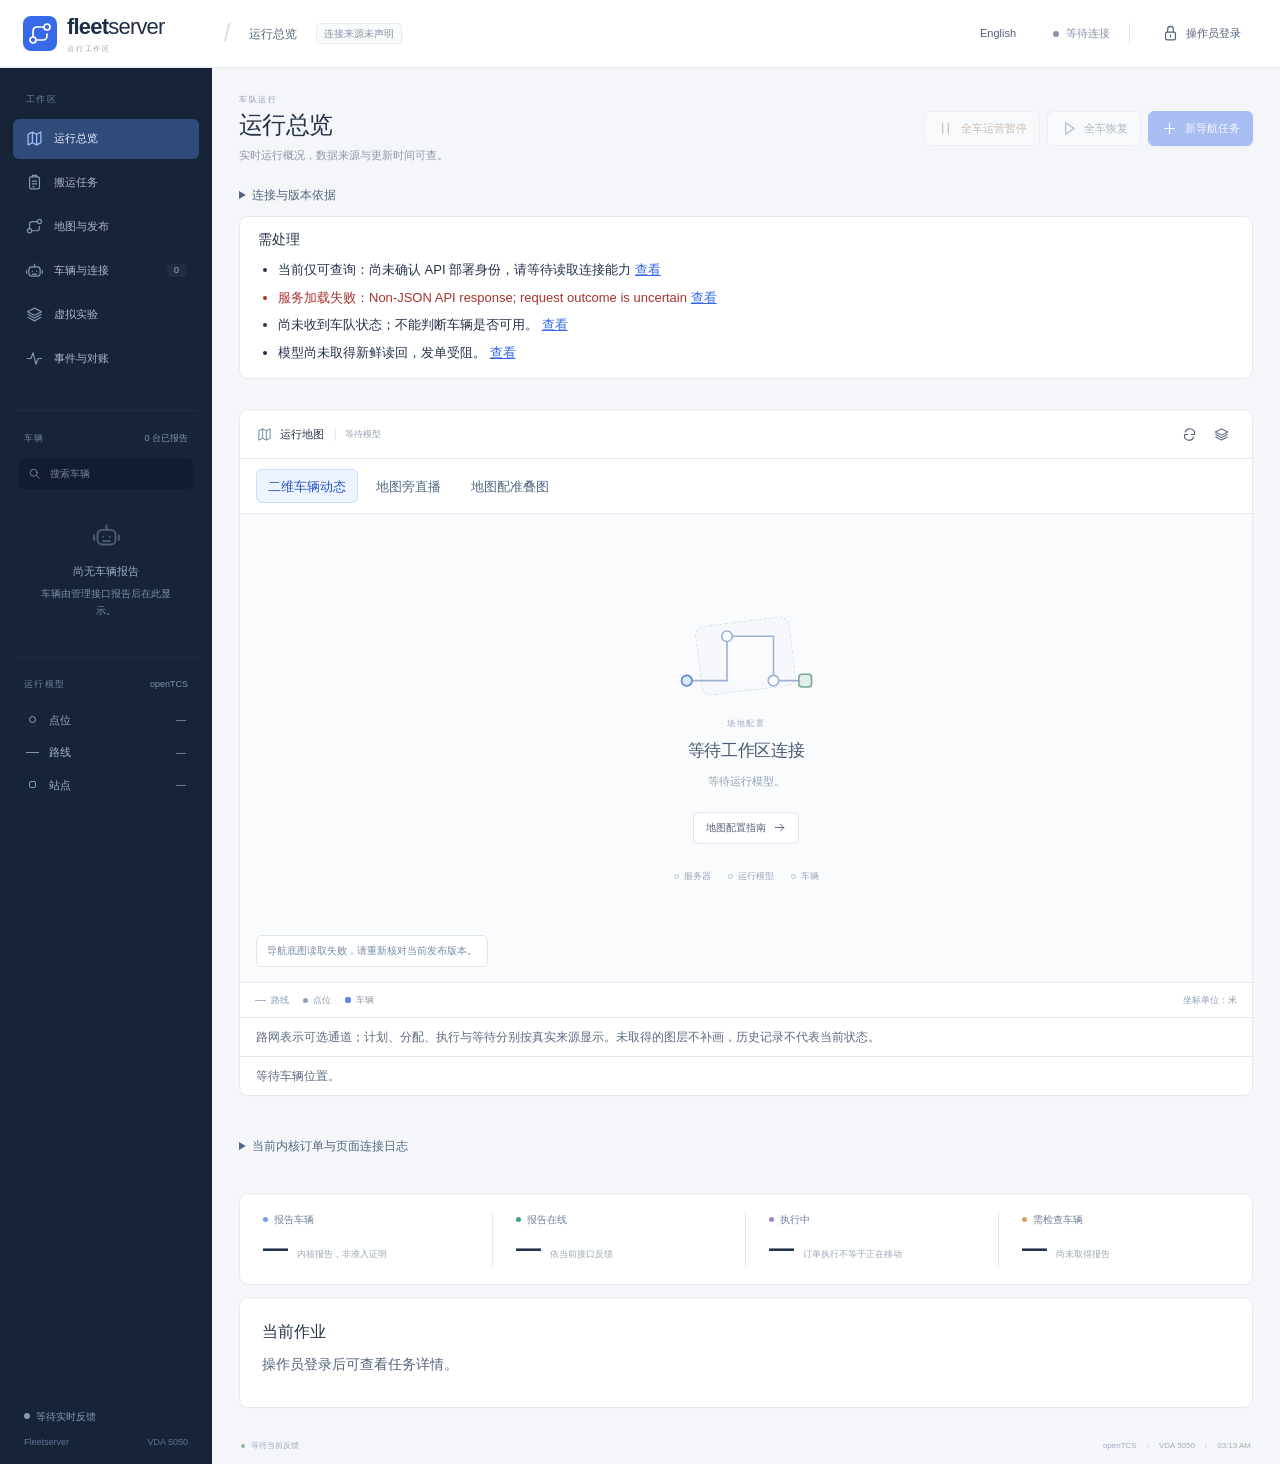
==== index.html @ bf773b96 "feat(map): Google-Maps-style glide, click-to-dispatch and instant intent - A quick drag keeps the ma" ====
<!doctype html>
<html lang="zh-CN">
  <head>
    <meta charset="UTF-8" />
    <meta name="portal-release" content="__PORTAL_RELEASE__" />
    <script src="portal-update.js"></script><script src="portal-i18n-en.js"></script><script src="portal-i18n.js"></script>
    <meta name="viewport" content="width=device-width,initial-scale=1" />
    <meta name="theme-color" content="#172337" />
    <title>Fleetserver · Operations</title>
    <link rel="icon" href="icon.svg" type="image/svg+xml" />
    <link rel="manifest" href="manifest.webmanifest" />
    <link rel="stylesheet" href="styles.css" />
  </head>
  <body>
    <svg
      class="icon-library"
      xmlns="http://www.w3.org/2000/svg"
      aria-hidden="true"
    >
      <defs>
        <symbol id="i-map" viewBox="0 0 24 24">
          <path d="m3 6 6-3 6 3 6-3v15l-6 3-6-3-6 3Z M9 3v15 M15 6v15" />
        </symbol>
        <symbol id="i-robot" viewBox="0 0 24 24">
          <rect x="4" y="7" width="16" height="13" rx="4" />
          <path d="M12 3v4 M9 13h.01 M15 13h.01 M9 17h6 M1 12v4 M23 12v4" />
        </symbol>
        <symbol id="i-orders" viewBox="0 0 24 24">
          <rect x="5" y="4" width="14" height="17" rx="2" />
          <path d="M9 4V2h6v2 M9 10h6 M9 14h6 M9 18h3" />
        </symbol>
        <symbol id="i-activity" viewBox="0 0 24 24">
          <path d="M2 12h5l3-8 4 16 3-8h5" />
        </symbol>
        <symbol id="i-search" viewBox="0 0 24 24">
          <circle cx="10.5" cy="10.5" r="6.5" />
          <path d="m16 16 5 5" />
        </symbol>
        <symbol id="i-lock" viewBox="0 0 24 24">
          <rect x="5" y="10" width="14" height="11" rx="2" />
          <path d="M8 10V6a4 4 0 0 1 8 0v4 M12 14v3" />
        </symbol>
        <symbol id="i-plus" viewBox="0 0 24 24">
          <path d="M12 5v14 M5 12h14" />
        </symbol>
        <symbol id="i-minus" viewBox="0 0 24 24"><path d="M5 12h14" /></symbol>
        <symbol id="i-fit" viewBox="0 0 24 24">
          <path d="M8 3H3v5 M16 3h5v5 M3 16v5h5 M21 16v5h-5" />
          <rect x="8" y="8" width="8" height="8" rx="1" />
        </symbol>
        <symbol id="i-layers" viewBox="0 0 24 24">
          <path d="m12 3 10 5-10 5L2 8Z M3 12l9 5 9-5 M3 16l9 5 9-5" />
        </symbol>
        <symbol id="i-refresh" viewBox="0 0 24 24">
          <path
            d="M20 7v5h-5 M4 17v-5h5 M5 8a8 8 0 0 1 13-3l2 2 M4 17l2 2a8 8 0 0 0 13-3"
          />
        </symbol>
        <symbol id="i-pause" viewBox="0 0 24 24">
          <path d="M8 5v14 M16 5v14" />
        </symbol>
        <symbol id="i-play" viewBox="0 0 24 24">
          <path d="m8 4 12 8-12 8Z" />
        </symbol>
        <symbol id="i-arrow" viewBox="0 0 24 24">
          <path d="M4 12h16 M14 6l6 6-6 6" />
        </symbol>
        <symbol id="i-close" viewBox="0 0 24 24">
          <path d="m6 6 12 12 M18 6 6 18" />
        </symbol>
        <symbol id="i-info" viewBox="0 0 24 24">
          <circle cx="12" cy="12" r="9" />
          <path d="M12 10v7 M12 7h.01" />
        </symbol>
        <symbol id="i-node" viewBox="0 0 24 24">
          <circle cx="5" cy="18" r="3" />
          <circle cx="19" cy="5" r="3" />
          <path d="M5 15V9a4 4 0 0 1 4-4h7 M8 18h7a4 4 0 0 0 4-4v-2" />
        </symbol>
      </defs>
    </svg>
    <header class="app-header">
      <a class="brand" href="./" aria-label="Fleetserver home"
        ><span class="brand-symbol"
          ><svg class="icon"><use href="#i-node" /></svg></span
        ><span
          >fleet<span class="brand-light">server</span
          ><small>OPERATIONS WORKSPACE</small></span
        ></a
      >
      <div class="header-context">
        <span class="context-divider">/</span
        ><span id="headerView">运行总览</span
        ><span class="environment-label">连接来源未声明</span>
      </div>
      <div class="header-right">
        <div id="connectionPill" class="connection-pill" role="status">
          <i></i><span>Connecting</span>
        </div>
        <span class="header-divider"></span
        ><button id="accessButton" class="button button-quiet">
          <svg class="icon"><use href="#i-lock" /></svg
          ><span id="accessLabel">操作员登录</span>
        </button>
      </div>
    </header>
    <div class="app-layout">
      <aside class="sidebar" aria-label="Fleet navigation">
        <p class="sidebar-label">WORKSPACE</p>
        <nav class="primary-nav" aria-label="主工作区">
          <button
            class="nav-item active"
            data-view="operations"
            aria-current="page"
            title="Overview"
          >
            <svg class="icon"><use href="#i-map" /></svg><span>运行总览</span>
          </button>
          <button class="nav-item" data-view="missions" title="搬运任务">
            <svg class="icon"><use href="#i-orders" /></svg
            ><span>搬运任务</span><b id="orderNavCount">0</b>
          </button>
          <button class="nav-item" data-view="maps" title="地图与发布"
            ><svg class="icon"><use href="#i-node" /></svg
            ><span>地图与发布</span></button
          >
          <button class="nav-item" data-view="fleet" title="车辆与连接">
            <svg class="icon"><use href="#i-robot" /></svg><span>车辆与连接</span
            ><b id="vehicleNavCount">0</b>
          </button>
          <button class="nav-item" data-view="simulation" title="虚拟实验"
            ><svg class="icon"><use href="#i-layers" /></svg
            ><span>虚拟实验</span></button
          >
          <button class="nav-item" data-view="events" title="事件与对账">
            <svg class="icon"><use href="#i-activity" /></svg
            ><span>事件与对账</span>
          </button>
        </nav>
        <section id="sidebarFleet" class="sidebar-fleet">
          <div class="sidebar-section-title">
            <h2>车辆</h2>
            <span id="fleetMode">0 reported</span>
          </div>
          <label class="search-field"
            ><svg class="icon"><use href="#i-search" /></svg
            ><input
              id="robotSearch"
              type="search"
              placeholder="搜索车辆"
              aria-label="搜索车辆"
              autocomplete="off"
          /></label>
          <div
            id="robotList"
            class="robot-list"
            aria-label="Vehicle list"
          ></div>
        </section>
        <section id="sidebarModelTree" class="model-tree">
          <div class="sidebar-section-title">
            <h2>运行模型</h2>
            <span>openTCS</span>
          </div>
          <button class="tree-row" data-map-focus="points">
            <i class="tree-dot"></i><span>Points</span
            ><b id="pointCount">—</b></button
          ><button class="tree-row" data-map-focus="paths">
            <i class="tree-line"></i><span>Paths</span
            ><b id="pathCount">—</b></button
          ><button class="tree-row" data-map-focus="stations">
            <i class="tree-dot station-dot"></i><span>Stations</span
            ><b id="stationCount">—</b>
          </button>
        </section>
        <div class="sidebar-footer">
          <span id="sidebarStatus" class="server-status"
            ><i></i>Waiting for server</span
          ><span class="sidebar-footer-meta"
            >Fleetserver <span>VDA 5050</span></span
          >
        </div>
      </aside>
      <main id="workspace" class="workspace" data-view="overview">
        <div class="workspace-heading">
          <div>
            <p class="eyebrow">FLEET OPERATIONS</p>
            <h1 id="viewTitle">Overview</h1>
            <p id="viewDescription">
              Your fleet, routes and transport orders in one workspace.
            </p>
          </div>
          <div id="liveWorkspaceActions" class="workspace-actions">
            <button
              id="estopButton"
              class="button button-pause"
              disabled
              title="请求运营暂停；这不是急停"
            >
              <svg class="icon"><use href="#i-pause" /></svg
              ><span>全车运营暂停</span></button
            ><button
              id="resumeButton"
              class="button"
              disabled
              title="请求全部车辆恢复运营"
            >
              <svg class="icon"><use href="#i-play" /></svg><span>全车恢复</span></button
            ><button id="newOrderButton" class="button button-primary" disabled>
              <svg class="icon"><use href="#i-plus" /></svg
              ><span>新导航任务</span>
            </button>
          </div>
        </div>
        <details class="context-disclosure"><summary>连接与版本依据</summary><section id="portalContext" class="portal-context" aria-label="连接与版本上下文">
          <span id="portalOriginState">来源：连接来源未声明 · 当前不提供 REAL / SIM 切换</span>
          <span id="portalModelState">模型：等待读取</span>
          <span id="portalSourceAge">openTCS 快照年龄：未知</span>
          <span id="portalSessionState">控制会话：只读</span>
        </section>
        </details>
        <p id="replayContextNote" class="release-notice" hidden>历史只读 · 当前运行在此视图暂停更新，返回后重新核对。</p>
        <section id="attentionPanel" class="panel attention-panel" aria-labelledby="attentionTitle">
          <h2 id="attentionTitle">需处理</h2>
          <ul id="attentionList" aria-live="polite"><li>等待服务状态与请求账本。</li></ul>
        </section>
        <section id="mapsWorkspace" class="panel portal-workspace" hidden aria-label="地图与发布">
          <div id="sceneLibraryView"><div class="scene-builder-entry"><div><h2>我的场景</h2><p>打开已保存的场地继续规划，或从空场地开始。</p></div><a class="button button-primary" href="scene-builder.html">新建场景</a></div></div>
          <details id="sceneHistoryPanel" class="scene-history-panel"><summary>场景档案 · 修订、版本与运行</summary><div id="sceneHistoryView"></div></details>
          <details class="advanced-publishing"><summary>高级：ROS 地图草稿、发布与历史</summary><p class="advanced-publishing-note">从机器人保存的 ROS 地图开始时使用。新建仿真场景请用上方的“新建场景”。</p><div id="mapReleaseView"><h2>地图草稿工作区</h2><p>发布服务尚未读取。</p><a class="button" href="editor.html">打开地图编辑器</a></div></details>
        </section>
        <section id="simulationWorkspace" class="panel portal-workspace" hidden aria-label="虚拟实验">
          <div id="simulationEnvironmentView"></div>
          <div id="simulationLiveBoard">
            <div id="simulationDemoGrid" class="simulation-demo-grid">
            <section id="simulationViewerPanel" class="simulation-viewer-panel" hidden><div class="panel-heading"><h2>Gazebo 仿真直播</h2><span class="viewer-readonly">只读</span></div><p>执行或处理车辆任务请打开“单次任务与车辆处理”。</p><div id="simulationViewerHost" hidden></div></section>
            <details id="singleTaskPanel" class="single-task-panel" open><summary>单次任务与车辆处理</summary><button type="button" id="backToScenarioBoard">查看多车作业方案</button><div id="simulationRunView" tabindex="-1"><h2>单次任务 · 车辆操作</h2><p>等待连接身份确认。</p></div></details>
            <details id="simFaultPanel" class="sim-fault-panel"><summary>故障注入 · 急停、安全区域、电量</summary><div id="simFaultView"></div></details>
            </div>
            <details id="scenarioAdvancedPanel" class="scenario-advanced"><summary>多车作业方案与历史记录</summary><div id="scenarioView" tabindex="-1"><h2>作业方案</h2><p>等待连接身份确认。</p></div></details>
            <div id="simulationReleaseSummary" class="release-summary" hidden></div>
          </div>
          <div id="replayView" class="replay-view" role="region" aria-label="历史运行复盘，只读" hidden></div>
        </section>
        <section id="rtsWorkspace" class="panel portal-workspace" aria-label="RTS 资源观察"><div id="rtsRunView"><h2>当前作业</h2><p>操作员登录后可查看任务详情。</p></div></section>
        <section class="fleet-summary" aria-label="Fleet summary">
          <div>
            <span class="metric-label"
              ><i class="metric-dot blue"></i>报告车辆</span
            ><strong id="totalCount">0</strong><small>内核报告，非准入证明</small>
          </div>
          <div>
            <span class="metric-label"
              ><i class="metric-dot green"></i>报告在线</span
            ><strong id="onlineCount">0</strong
            ><small>依当前接口反馈</small>
          </div>
          <div>
            <span class="metric-label"
              ><i class="metric-dot violet"></i>执行中</span
            ><strong id="movingCount">0</strong
            ><small>订单执行不等于正在移动</small>
          </div>
          <div>
            <span class="metric-label"
              ><i class="metric-dot amber"></i>需检查车辆</span
            ><strong id="alertsCount">0</strong
            ><small id="attentionCaption">no reported issues</small>
          </div>
        </section>
        <div id="staleBanner" class="notice" role="status" hidden>
          <svg class="icon"><use href="#i-info" /></svg>Live feedback is
          unavailable. Last reported positions may be out of date.
        </div>
        <div class="operations-grid">
          <section class="map-panel panel" aria-label="Plant map">
            <div class="panel-heading">
              <div class="panel-title">
                <svg class="icon"><use href="#i-map" /></svg>
                <h2>运行地图</h2>
                <span id="modelName" class="subtle-label">Loading model</span>
              </div>
              <div class="map-toolbar">
                <button
                  id="refreshModel"
                  class="button icon-button button-quiet"
                  title="Refresh plant model"
                  aria-label="Refresh plant model"
                >
                  <svg class="icon"><use href="#i-refresh" /></svg>
                </button>
                <details class="layer-menu">
                  <summary
                    class="button icon-button button-quiet"
                    aria-label="Map layers"
                    title="Map layers"
                  >
                    <svg class="icon"><use href="#i-layers" /></svg>
                  </summary>
                  <div class="layer-popover">
                    <strong>Map layers</strong
                    ><label
                      ><input
                        type="checkbox"
                        data-layer="paths"
                        checked
                      />Paths</label
                    ><label
                      ><input
                        type="checkbox"
                        data-layer="points"
                        checked
                      />Points</label
                    ><label
                      ><input
                        type="checkbox"
                        data-layer="stations"
                        checked
                      />Stations</label
                    ><label
                      ><input
                        type="checkbox"
                        data-layer="robots"
                        checked
                      />车辆</label
                    ><label
                      ><input
                        type="checkbox"
                        data-layer="labels"
                        checked
                      />Labels</label
                    >
                  </div>
                </details>
              </div>
            </div>
            <div id="overviewModes" class="overview-modes" role="group" aria-label="运行地图显示模式">
              <button type="button" data-overview-mode="map" aria-pressed="true">二维车辆动态</button>
              <button type="button" data-overview-mode="side" aria-pressed="false">地图旁直播</button>
              <button type="button" data-overview-mode="overlay" aria-pressed="false">地图配准叠图</button>
            </div>
            <div id="overviewObservation" class="overview-observation" hidden>
              <div class="overview-observation-controls">
                <p id="overviewVideoStatus" role="status"></p>
                <button type="button" class="button" id="overviewViewerAccess" hidden>操作员登录</button>
                <button type="button" class="button" id="overviewViewerOpen" hidden>打开直播</button>
                <button type="button" class="button" id="overviewViewerReview" hidden>关闭直播</button>
                <button type="button" class="button" id="overviewViewerRefresh" hidden>刷新状态</button>
                <a class="button" href="#/simulation" id="overviewViewerPrepare" hidden>前往仿真工作台</a>
              </div>
              <div id="overviewViewerStopReview" class="sim-environment-review" hidden>
                <strong>审阅关闭直播</strong>
                <p id="overviewViewerStopContext"></p>
                <p>关闭当前观察器会释放画面资源。仿真与任务会继续运行。</p>
                <button type="button" class="button" id="overviewViewerStop">确认关闭直播</button>
                <button type="button" class="button" id="overviewViewerBack">返回</button>
              </div>
            </div>
            <div id="overviewMapLayout" class="overview-map-layout" data-mode="map">
            <div id="warehouseMap" class="warehouse-map">
              <svg id="mapBackgroundSvg" class="map-svg map-background-svg" viewBox="-300 -200 600 400" aria-hidden="true">
                <image id="mapBackground" x="0" y="0" preserveAspectRatio="none" opacity="0.7"></image>
              </svg>
              <div id="overviewOverlayHost" class="overview-overlay-host" aria-hidden="true" hidden></div>
              <svg
                id="mapSvg"
                class="map-svg"
                viewBox="-300 -200 600 400"
                aria-label="Interactive plant topology"
                role="group"
              >
                <defs>
                  <marker
                    id="route-arrow"
                    viewBox="0 0 10 10"
                    refX="8"
                    refY="5"
                    markerWidth="5"
                    markerHeight="5"
                    orient="auto-start-reverse"
                  >
                    <path
                      d="M0 1 9 5 0 9"
                      fill="none"
                      stroke="context-stroke"
                      stroke-width="1.5"
                    />
                  </marker>
                </defs>
                <g id="mapPaths"></g>
                <g id="mapStations"></g>
                <g id="mapPoints"></g>
                <g id="rtsOverlay"></g>
                <g id="rtsIntents"></g>
                <g id="robotMarkers"></g>
              </svg>
              <div
                id="backgroundCaption"
                class="map-background-caption"
                hidden
              ></div>
              <div id="mapEmpty" class="map-empty">
                <div class="empty-map-art" aria-hidden="true">
                  <svg viewBox="0 0 140 86">
                    <path d="M14 64h38V22h44v42h30" />
                    <circle cx="14" cy="64" r="5" />
                    <circle cx="52" cy="22" r="5" />
                    <circle cx="96" cy="64" r="5" />
                    <rect x="120" y="58" width="12" height="12" rx="3" />
                  </svg>
                </div>
                <span class="empty-tag">PLANT SETUP</span>
                <h3 id="mapEmptyTitle">Connecting to your workspace</h3>
                <p id="mapEmptyDescription">
                  Waiting for the live plant model.
                </p>
                <button id="mapSetupButton" class="button button-white">
                  Map setup guide<svg class="icon"><use href="#i-arrow" /></svg>
                </button>
                <div class="setup-progress">
                  <span id="setupServer"><i></i>Server</span
                  ><span id="setupModel"><i></i>Plant model</span
                  ><span id="setupVehicles"><i></i>车辆</span>
                </div>
              </div>
              <div class="map-compass" aria-label="Positive Y points upwards">
                <svg viewBox="0 0 30 38" aria-hidden="true">
                  <path d="m15 9 6 20-6-4-6 4Z" /></svg
                ><span>+Y</span>
              </div>
              <div class="map-controls">
                <button id="zoomIn" title="Zoom in" aria-label="Zoom in">
                  <svg class="icon"><use href="#i-plus" /></svg></button
                ><button id="zoomOut" title="Zoom out" aria-label="Zoom out">
                  <svg class="icon"><use href="#i-minus" /></svg></button
                ><span></span
                ><button
                  id="fitMap"
                  title="Fit plant to view"
                  aria-label="Fit plant to view"
                >
                  <svg class="icon"><use href="#i-fit" /></svg>
                </button>
              </div>
              <div id="mapFocusHint" class="map-focus-hint" hidden></div>
            </div>
            <section id="overviewSidePanel" class="overview-side-panel" aria-label="Gazebo 俯视直播" hidden>
              <h3>Gazebo 俯视直播</h3>
              <div id="overviewSideHost"></div>
            </section>
            </div>
            <div class="map-footer">
              <div class="map-legend">
                <span><i class="legend-path"></i>Path</span
                ><span><i class="legend-point"></i>Point</span
                ><span><i class="legend-robot"></i>Vehicle</span>
              </div>
              <span id="mapCoordinates">Coordinates in metres</span>
            </div>
            <p class="map-data-boundary">路网表示可选通道；计划、分配、执行与等待分别按真实来源显示。未取得的图层不补画，历史记录不代表当前状态。</p>
            <p id="livePoseCaption" class="map-data-boundary" hidden></p>
          </section>
          <section
            class="vehicles-panel panel"
            aria-label="Vehicle overview"
            hidden
          >
            <div class="panel-heading">
              <h2>车辆</h2>
              <span class="subtle-label">当前报告状态，非完整准入</span>
            </div>
            <div class="table-scroll">
              <table>
                <thead>
                  <tr>
                    <th>车辆</th>
                    <th>状态</th>
                    <th>位置</th>
                    <th>电量</th>
                    <th>当前订单</th>
                  </tr>
                </thead>
                <tbody id="vehicleTable"></tbody>
              </table>
            </div>
            <div id="vehiclesEmpty" class="table-empty">
              <svg class="icon"><use href="#i-robot" /></svg>
              <h3>尚无车辆报告</h3>
              <p>
                Vehicles appear here when they are available in the connected
                fleet.
              </p>
            </div>
            <div id="fleetReleaseSummary" class="release-summary"></div>
          </section>
          <aside class="inspector panel" aria-label="Object inspector">
            <div class="panel-heading">
              <h2>所选对象</h2>
              <span id="inspectorType" class="subtle-label">No selection</span>
            </div>
            <div
              class="inspector-tabs"
              role="tablist"
              aria-label="Inspector tabs"
            >
              <button id="detailsTab" role="tab" aria-selected="true">
                对象详情</button
              ><button id="dispatchTab" role="tab" aria-selected="false">
                导航下单
              </button>
            </div>
            <div id="detailsContent">
              <div id="inspectorEmpty" class="inspector-empty">
                <span class="inspector-empty-icon"
                  ><svg class="icon"><use href="#i-robot" /></svg
                ></span>
                <h3>Select an object</h3>
                <p>
                  Choose a vehicle, point or path to inspect its live details.
                </p>
                <div class="inspector-hint">
                  <svg class="icon"><use href="#i-info" /></svg
                  ><span
                    >Click an object on the map or choose a vehicle from the
                    sidebar.</span
                  >
                </div>
              </div>
              <div id="objectDetails" hidden>
                <div class="object-heading">
                  <span id="objectIcon" class="object-icon"></span>
                  <div>
                    <h3 id="selectedRobotName">—</h3>
                    <span id="robotState" class="status-badge">—</span>
                  </div>
                </div>
                <dl id="objectProperties" class="property-list"></dl>
                <button
                  id="cancelOrder"
                  class="button button-withdraw"
                  disabled
                >
                  请求撤销当前订单
                </button>
              </div>
            </div>
            <div id="dispatchContent" class="dispatch-content" hidden>
              <p class="section-caption">创建导航到站任务</p>
              <form id="navigateForm">
                <label
                  >车辆<select
                    id="dispatchRobot"
                    aria-label="Dispatch vehicle"
                  ></select
                ></label>
                <div class="origin-row">
                  <span class="origin-dot"></span>
                  <div>
                    <small>FROM</small
                    ><strong id="fromPoint">Reported vehicle position</strong>
                  </div>
                </div>
                <label
                  >目的站<select
                    id="toPoint"
                    aria-label="Destination"
                  ></select
                ></label>
                <div id="dispatchHint" class="dispatch-hint">
                  Select an available vehicle to create an order.
                </div>
                <button
                  id="sendOrderButton"
                  class="button button-primary"
                  type="submit"
                  disabled
                >
                  提交导航请求<svg class="icon"><use href="#i-arrow" /></svg>
                </button>
              </form>
              <p class="fine-print">
                请求受理不代表到站或搬运完成。起点取车辆报告位置；不含取货、顶升或交接。
              </p>
            </div>
            <div class="inspector-footer">
              <svg class="icon"><use href="#i-lock" /></svg
              ><span id="inspectorAccess">Read-only session</span
              ><button id="inspectorAccessButton">管理会话</button>
            </div>
          </aside>
          <section id="receiptWorkspace" class="panel receipt-workspace" hidden aria-label="服务端任务与事件记录">
            <div id="serverTasksHistory"></div>
            <div id="serverEventsHistory" hidden></div>
            <details class="local-receipt-tools"><summary>本浏览器未决请求与原始回执</summary><p class="fine-print">保留本页曾提交的原始请求与待核对结果。全站查询见上方记录；这里不会重发命令。</p><div id="receiptView"></div></details>
          </section>
          <details class="kernel-records-disclosure"><summary>当前内核订单与页面连接日志</summary>
          <section class="lower-panel panel" aria-label="Orders and activity">
            <div class="lower-tabs" role="tablist" aria-label="Operations data">
              <button id="ordersTab" role="tab" aria-selected="true">
                当前内核订单<span id="ordersTabCount">0</span></button
              ><button id="activityTab" role="tab" aria-selected="false">
                页面连接日志<span id="activityTabCount">0</span></button
              ><span id="dataFreshness">Waiting for live state</span>
            </div>
            <div id="ordersContent">
              <div class="table-scroll">
                <table>
                  <thead>
                    <tr>
                      <th>订单</th>
                      <th>车辆</th>
                      <th>目的站</th>
                      <th>状态</th>
                      <th>创建时间</th>
                    </tr>
                  </thead>
                  <tbody id="ordersTable"></tbody>
                </table>
              </div>
              <div id="ordersEmpty" class="orders-empty">
                <span class="order-empty-icon"
                  ><svg class="icon"><use href="#i-orders" /></svg
                ></span>
                <div>
                  <h3>尚无运输订单</h3>
                  <p>此处显示内核订单；无示例订单。</p>
                </div>
                <span class="empty-table-note"
                  >Live data · No sample orders</span
                >
              </div>
            </div>
            <div id="activityContent" hidden>
              <ol
                id="commsLog"
                class="activity-list"
                aria-label="Activity log"
                aria-live="polite"
              ></ol>
              <div id="activityEmpty" class="orders-empty">
                <span class="order-empty-icon"
                  ><svg class="icon"><use href="#i-activity" /></svg
                ></span>
                <div>
                  <h3>当前页尚无会话记录</h3>
                  <p>这里仅保存本页连接与操作反馈，不是全站历史审计。</p>
                </div>
              </div>
            </div>
          </section>
          </details>
        </div>
        <footer class="workspace-footer">
          <span
            ><i class="live-dot"></i
            ><span id="footerState">Connecting to live data</span></span
          ><span
            >openTCS<span class="footer-separator">/</span>VDA 5050<span
              class="footer-separator"
              >/</span
            ><span id="sessionClock"></span
          ></span>
        </footer>
      </main>
    </div>
    <dialog id="accessDialog" class="app-dialog">
      <form id="accessForm">
        <div class="dialog-heading">
          <div>
            <h2>操作员登录</h2>
          </div>
          <button
            class="button icon-button button-quiet"
            type="button"
            data-close-dialog
            aria-label="关闭登录窗口"
          >
            <svg class="icon"><use href="#i-close" /></svg>
          </button>
        </div>
        <p id="accessStatus"></p>
        <p id="accessGuestObservation" hidden><a href="#/operations">到运行总览查看实时位置和已开启的直播</a></p>
        <div id="accessCredentials"><label
          >操作员密钥<input
            id="controlKey"
            type="password"
            autocomplete="off"
            spellcheck="false"
            placeholder="请输入操作员密钥"
            required
        /></label>
        <p class="fine-print">正式工作台登录可在此浏览器的工作台标签页和编辑器间共享。</p></div>
        <p id="accessError" class="form-error" role="alert" hidden></p>
        <div class="dialog-actions">
          <button id="clearAccess" class="button" type="button" hidden>
            退出登录</button
          ><button id="saveAccess" class="button button-primary" type="submit">
            登录
          </button>
        </div>
      </form>
    </dialog>
    <dialog id="setupDialog" class="app-dialog setup-dialog">
      <div class="dialog-heading">
        <div>
          <span class="eyebrow">PLANT SETUP</span>
          <h2>One site. Two map layers.</h2>
        </div>
        <button
          class="button icon-button button-quiet"
          data-close-dialog
          aria-label="Close map setup guide"
        >
          <svg class="icon"><use href="#i-close" /></svg>
        </button>
      </div>
      <p>
        Your robot's navigation map describes free space. The openTCS plant
        model defines the permitted network of points, paths and stations.
      </p>
      <ol class="setup-steps">
        <li>
          <span>01</span>
          <div>
            <h3>Survey the real workspace</h3>
            <p>
              Build and validate a SLAM map on the robot. Save the image and its
              map metadata together.
            </p>
          </div>
        </li>
        <li>
          <span>02</span>
          <div>
            <h3>Align the coordinate systems</h3>
            <p>
              Use the same origin, orientation and measured scale. ROS uses
              metres; openTCS model coordinates use millimetres.
            </p>
          </div>
        </li>
        <li>
          <span>03</span>
          <div>
            <h3>Load a measured plant model</h3>
            <p>
              Import the original map in the web editor and draw a draft route
              network. Kernel publication is a separate commissioning step.
            </p>
          </div>
        </li>
      </ol>
      <p class="fine-print">
        This view displays the live plant model. It does not generate or approve
        routes from an image.
      </p>
      <a class="button button-primary" href="editor.html"
        >Open web map editor</a
      >
      <a
        class="button"
        href="https://opentcs.org/docs/7/users-guide.html"
        target="_blank"
        rel="noopener noreferrer"
        >Open the openTCS guide<svg class="icon"><use href="#i-arrow" /></svg
      ></a>
    </dialog>
    <div id="toast" class="toast" role="status" hidden></div>
    <script src="fleet-api.js"></script>
    <script src="portal-state.js"></script>
    <script src="command-receipts.js"></script>
    <script src="src/pages/missions/history-ui.js"></script>
    <script src="motion-preset-ui.js"></script>
    <script src="map-release-ui.js"></script>
    <script src="simulation-run-ui.js"></script>
    <script src="scenario-ui.js"></script>
    <script src="replay-ui.js"></script>
    <script src="src/pages/simulation/environment-ui.js"></script>
    <script src="src/pages/simulation/fault-ui.js"></script>
    <script src="src/pages/simulation/overview-video.js"></script>
    <script src="src/pages/maps/scene-builder/workcell-model.js"></script>
    <script src="src/pages/maps/scene-library.js"></script>
    <script src="src/pages/maps/scene-history-ui.js"></script>
    <script src="live-vehicle-poses.js"></script>
    <script src="src/pages/operations/rts-map.js"></script>
    <script src="app.js"></script>
  </body>
</html>
---- styles.css ----
:root {
  color-scheme: light;
  --bg: #f4f6f9;
  --ink: #24324a;
  --muted: #8b99ad;
  --line: #e5eaf1;
  --blue: #386ae8;
  --sidebar: #172337;
  font-family:
    Inter,
    "Segoe UI",
    -apple-system,
    BlinkMacSystemFont,
    sans-serif;
  font-synthesis: none;
}


* {
  box-sizing: border-box;
}
body {
  margin: 0;
  background: var(--bg);
  color: var(--ink);
  font-size: 13px;
  line-height: 1.5;
}
button,
input,
select {
  font: inherit;
}
button,
a,
summary {
  touch-action: manipulation;
}
button,
summary {
  cursor: pointer;
}
button {
  color: inherit;
}
button:disabled {
  cursor: not-allowed;
  opacity: 0.4;
}
button:focus-visible,
a:focus-visible,
summary:focus-visible {
  outline: 3px solid #8eafff;
  outline-offset: 3px;
}
input:focus,
select:focus {
  outline: none;
  border-color: #779aed;
  box-shadow: 0 0 0 3px #386ae815;
}
[hidden] {
  display: none !important;
}
h1,
h2,
h3,
p {
  margin: 0;
}
h1,
h2,
h3 {
  font-weight: 600;
}
a {
  color: var(--blue);
}
.icon-library {
  position: absolute;
  width: 0;
  height: 0;
  overflow: hidden;
}
.icon {
  width: 19px;
  height: 19px;
  fill: none;
  stroke: currentColor;
  stroke-width: 1.7;
  stroke-linecap: round;
  stroke-linejoin: round;
  flex: none;
}
button .icon {
  width: 17px;
  height: 17px;
}
.app-header {
  height: 68px;
  background: #fff;
  border-bottom: 1px solid var(--line);
  display: flex;
  align-items: center;
  padding: 0 26px 0 23px;
  gap: 25px;
  position: relative;
  z-index: 20;
}
.brand {
  display: flex;
  align-items: center;
  gap: 10px;
  text-decoration: none;
  color: #1e2d46;
  font-size: 22px;
  font-weight: 700;
  letter-spacing: -0.8px;
  min-width: 176px;
  line-height: 1.1;
}
.brand-light {
  font-weight: 400;
}
.brand small {
  display: block;
  font-size: 7px;
  letter-spacing: 1.8px;
  color: #93a0b3;
  margin-top: 6px;
  font-weight: 600;
}
.brand-symbol {
  width: 34px;
  height: 35px;
  background: var(--blue);
  color: white;
  border-radius: 8px;
  display: grid;
  place-items: center;
}
.brand-symbol .icon {
  width: 24px;
  height: 24px;
}
.header-context {
  display: flex;
  align-items: center;
  gap: 19px;
  font-size: 12px;
  flex: 1;
  color: #55647a;
}
.context-divider {
  color: #d4dae4;
  font-size: 23px;
  font-weight: 300;
}
.environment-label {
  border: 1px solid #e8ecf2;
  background: #f9fafc;
  color: #8794a7;
  font-size: 10px;
  border-radius: 4px;
  padding: 2px 7px;
}
.header-right {
  display: flex;
  align-items: center;
  gap: 19px;
}
.header-divider {
  height: 21px;
  width: 1px;
  background: var(--line);
}
.connection-pill {
  display: flex;
  align-items: center;
  gap: 7px;
  color: #8794a7;
  font-size: 11px;
  white-space: nowrap;
}
.connection-pill i,
.server-status i,
.live-dot {
  width: 6px;
  height: 6px;
  border-radius: 50%;
  background: currentColor;
  display: inline-block;
  flex: none;
}
.connection-pill.connected {
  color: #29856b;
}
.connection-pill.disconnected {
  color: #be7b32;
}
.button {
  display: inline-flex;
  align-items: center;
  justify-content: center;
  gap: 7px;
  min-height: 35px;
  padding: 7px 12px;
  border: 1px solid #dfe5ed;
  border-radius: 6px;
  background: #fff;
  color: #52617a;
  font-size: 11px;
  font-weight: 500;
  line-height: 1.4;
  text-decoration: none;
  white-space: nowrap;
  transition:
    background 0.15s,
    border-color 0.15s;
}
.button:not(:disabled):hover {
  background: #f4f7fb;
  border-color: #bdc9dc;
}
.button-primary {
  background: var(--blue);
  border-color: var(--blue);
  color: white;
  box-shadow: 0 2px 3px #284b9f12;
}
.button-primary:not(:disabled):hover {
  background: #2d58cb;
  border-color: #2d58cb;
}
.button-quiet {
  border-color: transparent;
  background: transparent;
}
.button-pause {
  color: #8b6640;
}
.button-white {
  background: #fff;
  border-color: #dce3ed;
}
.icon-button {
  padding: 7px;
  min-width: 34px;
}
.app-layout {
  display: grid;
  grid-template-columns: 212px minmax(0, 1fr);
  min-height: calc(100dvh - 68px);
}
.sidebar {
  background: var(--sidebar);
  color: #a4b1c7;
  display: flex;
  flex-direction: column;
  padding: 25px 13px 15px;
  min-width: 0;
}
.sidebar-label,
.sidebar-section-title h2 {
  font-size: 9px;
  letter-spacing: 1.3px;
  font-weight: 600;
  color: #73849f;
}
.sidebar-label {
  padding: 0 13px;
  margin-bottom: 12px;
}
.primary-nav {
  display: grid;
  gap: 4px;
}
.nav-item {
  display: flex;
  align-items: center;
  gap: 11px;
  padding: 11px 13px;
  min-height: 40px;
  width: 100%;
  background: none;
  border: 0;
  border-radius: 6px;
  color: #aab7cc;
  font-size: 11px;
  text-align: left;
}
.nav-item .icon {
  width: 17px;
  height: 17px;
  color: #8495b0;
}
.nav-item:hover {
  background: #ffffff05;
  color: #fff;
}
.nav-item.active {
  background: #304b7a;
  color: #edf3ff;
}
.nav-item.active .icon {
  color: #a2c0ff;
}
.nav-item b {
  font-size: 9px;
  font-weight: 500;
  min-width: 19px;
  padding: 0 5px;
  text-align: center;
  border-radius: 4px;
  background: #ffffff0b;
  margin-left: auto;
  color: #9aaecb;
}
.sidebar-fleet {
  margin-top: 31px;
  padding-top: 21px;
  border-top: 1px solid #ffffff0b;
  min-height: 190px;
}
.sidebar-section-title {
  display: flex;
  justify-content: space-between;
  align-items: center;
  padding: 0 11px;
  margin-bottom: 12px;
  gap: 8px;
}
.sidebar-section-title > span {
  font-size: 9px;
  color: #8394b0;
}
.search-field {
  display: flex;
  align-items: center;
  background: #111d2e;
  border: 1px solid #ffffff09;
  border-radius: 5px;
  padding: 6px 9px;
  gap: 7px;
  margin: 0 5px 10px;
}
.search-field .icon {
  width: 13px;
  height: 13px;
  color: #71819b;
}
.search-field input {
  min-width: 0;
  width: 100%;
  border: 0;
  background: none;
  color: #d1dbeb;
  outline: none;
  box-shadow: none;
  font-size: 10px;
  padding: 2px;
}
.search-field input::placeholder {
  color: #72819b;
}
.robot-list {
  display: grid;
  gap: 4px;
  max-height: 330px;
  overflow: auto;
}
.robot-row {
  display: flex;
  align-items: center;
  gap: 8px;
  width: 100%;
  background: none;
  border: 1px solid transparent;
  padding: 9px;
  border-radius: 5px;
  text-align: left;
  color: #c1cee1;
}
.robot-row:hover {
  background: #ffffff05;
}
.robot-row.active {
  background: #263a58;
  border-color: #3c557b;
}
.robot-avatar {
  height: 28px;
  width: 28px;
  display: grid;
  place-items: center;
  background: #ffffff07;
  border-radius: 6px;
  color: #95b6ec;
  flex: none;
}
.robot-avatar .icon {
  height: 18px;
  width: 18px;
}
.robot-row strong {
  font-size: 11px;
  font-weight: 500;
  display: block;
  max-width: 100px;
  overflow: hidden;
  text-overflow: ellipsis;
}
.robot-row small {
  font-size: 9px;
  color: #7f92ae;
  display: block;
  margin-top: 2px;
}
.robot-dot {
  margin-left: auto;
  width: 5px;
  height: 5px;
  border-radius: 50%;
  background: #45b28e;
  flex: none;
}
.robot-dot.alert {
  background: #d8a14f;
}
.sidebar-empty {
  text-align: center;
  padding: 22px 9px 17px;
  color: #7d8fa9;
}
.sidebar-empty .icon {
  width: 27px;
  height: 27px;
  opacity: 0.55;
  margin-bottom: 8px;
}
.sidebar-empty strong {
  display: block;
  font-size: 11px;
  font-weight: 500;
  color: #98a9c1;
}
.sidebar-empty p {
  font-size: 10px;
  line-height: 1.7;
  max-width: 145px;
  margin: 6px auto 0;
}
.model-tree {
  border-top: 1px solid #ffffff0b;
  margin-top: 21px;
  padding-top: 20px;
}
.tree-row {
  display: flex;
  align-items: center;
  gap: 10px;
  background: none;
  border: 0;
  color: #a2b2cb;
  font-size: 11px;
  width: 100%;
  padding: 8px 13px;
  border-radius: 5px;
}
.tree-row:hover {
  background: #ffffff06;
}
.tree-row b {
  margin-left: auto;
  font-size: 10px;
  color: #8295b1;
  font-weight: 400;
  font-variant-numeric: tabular-nums;
}
.tree-dot {
  height: 7px;
  width: 7px;
  border: 1.5px solid #8ea2c2;
  border-radius: 50%;
  margin: 0 3px;
}
.station-dot {
  border-radius: 2px;
  border-color: #6da9a3;
}
.tree-line {
  height: 1px;
  width: 13px;
  background: #8299bd;
}
.sidebar-footer {
  margin-top: auto;
  padding: 26px 11px 0;
  font-size: 10px;
}
.server-status {
  display: flex;
  align-items: center;
  gap: 6px;
  color: #8599b8;
}
.server-status.connected {
  color: #81b39f;
}
.sidebar-footer-meta {
  display: flex;
  justify-content: space-between;
  margin-top: 12px;
  font-size: 9px;
  color: #5e7393;
}
.workspace {
  padding: 26px 27px 12px;
  min-width: 0;
}
.workspace-heading {
  display: flex;
  align-items: center;
  justify-content: space-between;
  gap: 15px;
  margin-bottom: 23px;
}
.eyebrow {
  font-size: 8px;
  letter-spacing: 1.6px;
  font-weight: 600;
  color: #8a98ac;
  margin-bottom: 5px;
}
h1 {
  font-size: 24px;
  line-height: 1.2;
  letter-spacing: -0.65px;
}
.workspace-heading p:not(.eyebrow) {
  font-size: 11px;
  color: #8b97aa;
  margin-top: 7px;
}
.workspace-actions {
  display: flex;
  align-items: center;
  gap: 7px;
}
.fleet-summary {
  display: grid;
  grid-template-columns: repeat(4, minmax(0, 1fr));
  background: #fff;
  border: 1px solid var(--line);
  border-radius: 9px;
  padding: 18px 0;
  margin-bottom: 21px;
  box-shadow: 0 2px 3px #22325102;
}
.fleet-summary > div {
  padding: 0 23px;
  border-right: 1px solid var(--line);
  display: grid;
  grid-template-columns: auto 1fr;
  align-items: center;
  gap: 4px 10px;
}
.fleet-summary > div:last-child {
  border: 0;
}
.metric-label {
  font-size: 10px;
  color: #738199;
  grid-column: 1/-1;
  display: flex;
  align-items: center;
  gap: 6px;
  white-space: nowrap;
}
.metric-dot {
  height: 5px;
  width: 5px;
  border-radius: 50%;
  background: #779be7;
  display: inline-block;
}
.metric-dot.green {
  background: #3aa483;
}
.metric-dot.violet {
  background: #9988ce;
}
.metric-dot.amber {
  background: #d5a156;
}
.fleet-summary strong {
  font-size: 25px;
  line-height: 1.4;
  letter-spacing: -0.6px;
  font-weight: 600;
  font-variant-numeric: tabular-nums;
}
.fleet-summary small {
  font-size: 9px;
  line-height: 1.5;
  color: #9aa5b6;
  align-self: end;
  padding-bottom: 5px;
}
.operations-grid {
  display: grid;
  grid-template-columns: minmax(0, 1fr) 268px;
  gap: 15px;
  align-items: stretch;
}
.panel {
  border: 1px solid var(--line);
  border-radius: 9px;
  background: #fff;
  min-width: 0;
  overflow: hidden;
  box-shadow: 0 2px 3px #22325102;
}
.panel-heading {
  height: 49px;
  display: flex;
  align-items: center;
  justify-content: space-between;
  gap: 8px;
  padding: 0 17px;
  border-bottom: 1px solid var(--line);
}
.panel-heading h2 {
  font-size: 11px;
  font-weight: 600;
  white-space: nowrap;
}
.panel-title {
  display: flex;
  align-items: center;
  gap: 8px;
  min-width: 0;
}
.panel-title > .icon {
  width: 15px;
  height: 15px;
  color: #7e90ad;
}
.subtle-label {
  font-size: 9px;
  font-weight: 400;
  color: #94a0b2;
  white-space: nowrap;
  overflow: hidden;
  text-overflow: ellipsis;
  max-width: 140px;
}
.panel-title .subtle-label {
  padding-left: 9px;
  border-left: 1px solid var(--line);
  margin-left: 3px;
}
.map-toolbar {
  display: flex;
  align-items: center;
  gap: 4px;
}
.map-toolbar .button {
  min-height: 28px;
  min-width: 28px;
  padding: 5px;
}
.map-toolbar .icon {
  width: 15px;
  height: 15px;
}
.layer-menu {
  position: relative;
}
.layer-menu summary {
  list-style: none;
}
.layer-menu summary::-webkit-details-marker {
  display: none;
}
.layer-popover {
  position: absolute;
  right: 0;
  top: 35px;
  z-index: 12;
  background: #fff;
  border: 1px solid var(--line);
  box-shadow: 0 10px 30px #20385c18;
  border-radius: 7px;
  padding: 13px 15px;
  width: 160px;
}
.layer-popover strong {
  font-size: 11px;
  display: block;
  margin-bottom: 9px;
}
.layer-popover label {
  display: flex;
  gap: 8px;
  align-items: center;
  font-size: 11px;
  margin-top: 7px;
  color: #65758f;
}
.layer-popover input {
  accent-color: var(--blue);
}
.map-panel {
  overflow: visible;
  display: flex;
  flex-direction: column;
}
.warehouse-map {
  position: relative;
  min-height: 420px;
  flex: 1;
  background-color: #fafbfd;
  background-image: radial-gradient(#d5dce7 0.7px, transparent 0.7px);
  background-size: 18px 18px;
  overflow: hidden;
  isolation: isolate;
}
.map-svg {
  position: absolute;
  inset: 0;
  width: 100%;
  height: 100%;
  cursor: grab;
  touch-action: none;
}
.map-svg.panning {
  cursor: grabbing;
}
.map-background-svg { pointer-events: none; }
.overview-modes {
  display: flex;
  flex-wrap: wrap;
  gap: 6px;
  padding: 10px 16px;
  border-bottom: 1px solid var(--line);
}
.overview-modes button {
  min-height: 34px;
  border: 1px solid transparent;
  border-radius: 6px;
  padding: 4px 11px;
  background: white;
  color: #526783;
  font-weight: 600;
}
.overview-modes button[aria-pressed="true"] {
  color: #2555be;
  background: #edf3ff;
  border-color: #ceddff;
}
.overview-observation { border-bottom: 1px solid var(--line); }
.overview-observation-controls {
  display: flex;
  align-items: center;
  flex-wrap: wrap;
  gap: 8px;
  padding: 8px 16px;
}
.overview-observation-controls p { margin: 0 auto 0 0; color: #475d76; }
.overview-observation .sim-environment-review { margin: 0 16px 12px; }
.overview-map-layout { display: grid; grid-template-columns: minmax(0, 1fr); }
.overview-map-layout[data-mode="side"]:has(.overview-side-panel:not([hidden])) {
  grid-template-columns: minmax(0, 1.35fr) minmax(0, 1fr);
}
.overview-side-panel { min-width: 0; border-left: 1px solid var(--line); background: #101923; }
.overview-side-panel h3 {
  margin: 0;
  background: #1c2b3c;
  color: #e5edf5;
  font-size: 12px;
  font-weight: 600;
  padding: 9px 14px;
}
#overviewSideHost iframe {
  display: block;
  border: 0;
  width: 100%;
  height: 100%;
}
#overviewSideHost { height: calc(100% - 36px); min-height: 300px; }
.overview-overlay-host { position: absolute; inset: 0; pointer-events: none; }
.overview-overlay-host iframe {
  position: absolute;
  border: 0;
  left: 0;
  top: 0;
  opacity: 0.76;
  transform-origin: 0 0;
  pointer-events: none;
}
@media (max-width: 980px) {
  .overview-map-layout[data-mode="side"]:has(.overview-side-panel:not([hidden])) {
    grid-template-columns: minmax(0, 1fr);
  }
  .overview-side-panel { border-left: 0; border-top: 1px solid var(--line); }
  #overviewSideHost { height: clamp(260px, 50vh, 460px); min-height: 0; }
}
.map-item {
  cursor: pointer;
  outline: none;
}
.map-item:focus-visible .point-shape,
.map-item.selected .point-shape {
  stroke: var(--blue);
  stroke-width: 3;
}
.map-path {
  fill: none;
  stroke: #9aabc0;
  stroke-width: 1.5;
  vector-effect: non-scaling-stroke;
}
.path-hit {
  fill: none;
  stroke: transparent;
  stroke-width: 14;
  vector-effect: non-scaling-stroke;
}
.map-path.locked {
  stroke: #c99557;
  stroke-dasharray: 4 4;
}
.map-path.schematic {
  stroke-dasharray: 3 4;
}
.map-item.selected .map-path {
  stroke: var(--blue);
  stroke-width: 3;
}
.map-svg text {
  fill: #687990;
  font-family: Inter, "Segoe UI", sans-serif;
  font-weight: 500;
  paint-order: stroke;
  stroke: #fafbfd;
  stroke-width: 4px;
  stroke-linejoin: round;
  pointer-events: none;
}
.point-shape {
  fill: #fff;
  stroke: #7c92ad;
  stroke-width: 1.5;
  vector-effect: non-scaling-stroke;
}
.station-shape {
  fill: #e7f3ef;
  stroke: #72a999;
  stroke-width: 1.2;
  vector-effect: non-scaling-stroke;
}
.station-link {
  stroke: #9bb9b2;
  stroke-width: 1;
  stroke-dasharray: 3 3;
  vector-effect: non-scaling-stroke;
}
.vehicle-shape {
  fill: var(--blue);
  stroke: white;
  stroke-width: 2;
  vector-effect: non-scaling-stroke;
}
.map-vehicle.stale {
  opacity: 0.45;
}
.vehicle-ring {
  fill: none;
  stroke: none;
}
.map-vehicle.selected .vehicle-ring {
  stroke: #8eafff;
  stroke-width: 3;
  fill: #386ae80b;
  vector-effect: non-scaling-stroke;
}
.map-svg[data-labels="false"] text {
  display: none;
}
.map-svg[data-points="false"] #mapPoints,
.map-svg[data-paths="false"] #mapPaths,
.map-svg[data-stations="false"] #mapStations,
.map-svg[data-robots="false"] #robotMarkers {
  display: none;
}
.map-empty {
  position: absolute;
  inset: 0;
  display: flex;
  align-items: center;
  justify-content: center;
  flex-direction: column;
  padding: 45px 35px;
  text-align: center;
  pointer-events: none;
}
.map-empty > button {
  pointer-events: auto;
}
.empty-map-art {
  width: 148px;
  height: 88px;
  margin-bottom: 17px;
  position: relative;
}
.empty-map-art:before {
  content: "";
  position: absolute;
  width: 93px;
  height: 68px;
  top: 8px;
  left: 26px;
  border: 1px dashed #d5deec;
  border-radius: 10px;
  transform: rotate(-7deg);
  background: #eaf0fb40;
}
.empty-map-art svg {
  position: relative;
  fill: #fafbfd;
  stroke: #9cb1d3;
  stroke-width: 1.5;
}
.empty-map-art svg circle:first-of-type {
  fill: #dce8ff;
  stroke: #5d85d3;
}
.empty-map-art svg rect {
  fill: #e1efeb;
  stroke: #7ba694;
}
.empty-tag {
  font-size: 8px;
  letter-spacing: 1.5px;
  color: #98a6bc;
  font-weight: 500;
  margin-bottom: 8px;
}
.map-empty h3 {
  font-size: 17px;
  letter-spacing: -0.35px;
  font-weight: 500;
  color: #475971;
}
.map-empty p {
  font-size: 11px;
  max-width: 290px;
  color: #92a0b3;
  line-height: 1.8;
  margin-top: 8px;
}
.map-empty .button {
  font-size: 10px;
  margin-top: 20px;
  min-height: 32px;
}
.map-empty .button .icon {
  width: 13px;
  height: 13px;
}
.setup-progress {
  display: flex;
  align-items: center;
  gap: 17px;
  margin-top: 26px;
  font-size: 9px;
  color: #99a6b9;
}
.setup-progress span {
  display: flex;
  align-items: center;
  gap: 5px;
}
.setup-progress i {
  height: 5px;
  width: 5px;
  border-radius: 50%;
  border: 1px solid #b9c4d4;
}
.setup-progress .complete {
  color: #6c9d8c;
}
.setup-progress .complete i {
  background: #71a894;
  border-color: #71a894;
}
.map-compass {
  position: absolute;
  right: 13px;
  top: 16px;
  display: flex;
  align-items: center;
  flex-direction: column;
  color: #98a8bf;
  font-size: 8px;
  pointer-events: none;
}
.map-compass svg {
  width: 25px;
  height: 30px;
  fill: #b0bfd3;
  stroke: #8ca0bc;
  stroke-width: 0.7;
}
.map-controls {
  position: absolute;
  right: 14px;
  bottom: 16px;
  padding: 3px;
  background: white;
  border: 1px solid #dde4ed;
  border-radius: 6px;
  box-shadow: 0 3px 9px #23355508;
  display: grid;
}
.map-controls button {
  width: 27px;
  height: 29px;
  border: 0;
  background: none;
  display: grid;
  place-items: center;
  color: #657a98;
  border-radius: 3px;
}
.map-controls button:hover {
  background: #f0f4fb;
}
.map-controls .icon {
  width: 16px;
  height: 16px;
}
.map-controls > span {
  height: 1px;
  background: var(--line);
  margin: 2px;
}
.map-background-caption {
  position: absolute;
  bottom: 15px;
  left: 16px;
  max-width: calc(100% - 82px);
  padding: 7px 10px;
  border: 1px solid #e0e6f0;
  border-radius: 5px;
  background: #fffffff0;
  color: #778ba7;
  font-size: 10px;
  line-height: 1.6;
  pointer-events: none;
}
.map-footer {
  display: flex;
  align-items: center;
  justify-content: space-between;
  gap: 12px;
  height: 35px;
  padding: 0 15px;
  border-top: 1px solid var(--line);
  color: #8e9caf;
  font-size: 9px;
}
.map-legend {
  display: flex;
  align-items: center;
  gap: 14px;
}
.map-legend span {
  display: flex;
  align-items: center;
  gap: 5px;
}
.map-legend i {
  display: inline-block;
  width: 5px;
  height: 5px;
  border-radius: 50%;
  background: #8aa0bb;
}
.map-legend .legend-path {
  height: 1px;
  width: 11px;
  border-radius: 0;
  background: #a3b2c5;
}
.map-legend .legend-robot {
  border-radius: 2px;
  background: #6388e4;
  width: 6px;
  height: 6px;
}
.map-focus-hint {
  position: absolute;
  bottom: 12px;
  left: 12px;
  background: #fff;
  padding: 7px 12px;
  border: 1px solid var(--line);
  border-radius: 5px;
  color: #7f8ea4;
  font-size: 10px;
}
.inspector {
  display: flex;
  flex-direction: column;
}
.inspector .panel-heading {
  padding: 0 15px;
}
.inspector-tabs {
  display: flex;
  gap: 21px;
  border-bottom: 1px solid var(--line);
  padding: 0 16px;
  min-height: 39px;
}
.inspector-tabs button {
  background: none;
  border: 0;
  border-bottom: 2px solid transparent;
  padding: 11px 1px 9px;
  color: #8795aa;
  font-size: 10px;
}
.inspector-tabs button[aria-selected="true"] {
  color: var(--blue);
  border-color: var(--blue);
}
.inspector-empty {
  padding: 43px 22px 28px;
  text-align: center;
}
.inspector-empty-icon {
  display: grid;
  place-items: center;
  width: 43px;
  height: 43px;
  background: #f4f7fb;
  border: 1px solid #eaf0f6;
  border-radius: 11px;
  margin: 0 auto 16px;
  color: #9bacc6;
}
.inspector-empty-icon .icon {
  width: 24px;
  height: 24px;
  stroke-width: 1.4;
}
.inspector-empty h3 {
  font-size: 12px;
  font-weight: 500;
  color: #61718a;
}
.inspector-empty p {
  font-size: 10px;
  line-height: 1.9;
  color: #9aa7b9;
  margin: 8px 0;
}
.inspector-hint {
  display: flex;
  gap: 8px;
  text-align: left;
  padding: 13px 12px;
  border-radius: 6px;
  background: #f8fafc;
  margin-top: 30px;
  font-size: 9px;
  line-height: 1.8;
  color: #94a2b7;
}
.inspector-hint .icon {
  width: 13px;
  height: 13px;
  margin-top: 2px;
  color: #99aac3;
}
.inspector-footer {
  margin-top: auto;
  display: flex;
  align-items: center;
  gap: 5px;
  border-top: 1px solid var(--line);
  padding: 13px;
  color: #9aa6b8;
  font-size: 9px;
  white-space: nowrap;
}
.inspector-footer > .icon {
  height: 12px;
  width: 12px;
}
.inspector-footer button {
  background: none;
  border: 0;
  padding: 0;
  color: #718bc3;
  font-size: 9px;
  margin-left: auto;
}
.object-heading {
  display: flex;
  align-items: center;
  gap: 10px;
  margin: 20px 17px 13px;
}
.object-icon {
  width: 35px;
  height: 35px;
  border-radius: 7px;
  display: grid;
  place-items: center;
  background: #edf2fc;
  color: #6486cd;
  flex: none;
}
.object-heading h3 {
  font-size: 13px;
  font-weight: 600;
  max-width: 175px;
  overflow: hidden;
  text-overflow: ellipsis;
  margin-bottom: 4px;
}
.status-badge {
  display: inline-flex;
  font-size: 8px;
  font-weight: 500;
  color: #7e90aa;
  background: #f1f4f8;
  padding: 2px 6px;
  border-radius: 4px;
  white-space: nowrap;
}
.status-badge.online {
  background: #eaf5ef;
  color: #3a9577;
}
.status-badge.moving {
  background: #eaf0fe;
  color: #527cd3;
}
.status-badge.alert {
  background: #fbf1df;
  color: #ad8647;
}
.property-list {
  margin: 0 17px;
}
.property-list > div {
  display: flex;
  align-items: baseline;
  justify-content: space-between;
  gap: 10px;
  border-bottom: 1px solid #f0f3f7;
  padding: 10px 0;
}
.property-list dt {
  font-size: 10px;
  color: #98a5b8;
  flex: none;
}
.property-list dd {
  margin: 0;
  font-size: 10px;
  color: #64748c;
  text-align: right;
  overflow-wrap: anywhere;
  max-width: 160px;
  font-variant-numeric: tabular-nums;
}
.button-withdraw {
  margin: 19px 17px;
  width: calc(100% - 34px);
  font-size: 10px;
  color: #a38063;
}
.dispatch-content {
  padding: 18px 16px;
}
.section-caption {
  font-size: 11px;
  color: #657790;
  margin-bottom: 17px;
}
.dispatch-content form {
  display: grid;
  gap: 17px;
}
label {
  color: #76859c;
  font-size: 10px;
}
form label {
  display: grid;
  gap: 7px;
}
select,
input[type="password"] {
  min-height: 35px;
  padding: 7px 10px;
  border: 1px solid #e0e6ef;
  border-radius: 5px;
  color: #60738e;
  background: #fcfdff;
  width: 100%;
  min-width: 0;
  font-size: 11px;
}
.origin-row {
  display: flex;
  align-items: center;
  gap: 10px;
  padding: 0 3px;
}
.origin-dot {
  width: 7px;
  height: 7px;
  border-radius: 50%;
  background: #aec0dc;
  border: 2px solid #dce6f5;
}
.origin-row small {
  font-size: 8px;
  color: #a2afc0;
}
.origin-row strong {
  display: block;
  font-size: 10px;
  font-weight: 400;
  color: #7f90aa;
  margin-top: 3px;
}
.dispatch-hint {
  font-size: 10px;
  color: #a68c68;
  line-height: 1.7;
  background: #fcf9f2;
  border: 1px solid #f2ebdf;
  border-radius: 5px;
  padding: 10px;
}
.dispatch-content .fine-print {
  margin-top: 18px;
}
.fine-print {
  font-size: 10px;
  color: #98a5b9;
  line-height: 1.8;
}
.lower-panel {
  grid-column: 1/-1;
  min-height: 190px;
}
.lower-tabs {
  display: flex;
  align-items: center;
  gap: 23px;
  height: 44px;
  border-bottom: 1px solid var(--line);
  padding: 0 19px;
}
.lower-tabs button {
  height: 100%;
  border: 0;
  border-bottom: 2px solid transparent;
  background: none;
  color: #8998ae;
  font-size: 10px;
  display: flex;
  align-items: center;
  gap: 8px;
  padding: 0 1px;
}
.lower-tabs button[aria-selected="true"] {
  color: var(--blue);
  border-color: var(--blue);
}
.lower-tabs button span {
  border-radius: 4px;
  min-width: 17px;
  text-align: center;
  background: #f1f4f9;
  padding: 1px 4px;
  font-size: 9px;
  color: #8493aa;
}
.lower-tabs > span {
  margin-left: auto;
  color: #a1adbd;
  font-size: 9px;
  white-space: nowrap;
}
.table-scroll {
  overflow: auto;
}
table {
  width: 100%;
  border-collapse: collapse;
  white-space: nowrap;
  text-align: left;
  font-size: 11px;
}
thead {
  background: #fcfdff;
  border-bottom: 1px solid #edf1f6;
}
th {
  font-weight: 400;
  font-size: 9px;
  color: #8b9bb2;
  padding: 10px 20px;
}
td {
  padding: 11px 20px;
  color: #6f8099;
  border-bottom: 1px solid #f0f3f7;
  font-size: 10px;
  font-variant-numeric: tabular-nums;
}
td:first-child {
  color: #4f6583;
  font-weight: 500;
}
td .table-link {
  background: none;
  border: 0;
  padding: 0;
  color: #4f76c2;
  text-align: left;
  font-size: 10px;
}
.orders-empty {
  display: flex;
  align-items: center;
  gap: 12px;
  min-height: 102px;
  padding: 21px 26px;
}
.order-empty-icon {
  display: grid;
  place-items: center;
  color: #a0aec3;
  background: #f5f7fa;
  border: 1px solid #edf1f6;
  width: 33px;
  height: 38px;
  border-radius: 6px;
  flex: none;
}
.order-empty-icon .icon {
  width: 19px;
  height: 19px;
  stroke-width: 1.4;
}
.orders-empty h3 {
  font-size: 11px;
  color: #7689a3;
  font-weight: 500;
}
.orders-empty p {
  font-size: 10px;
  color: #a3afc0;
  margin-top: 3px;
}
.empty-table-note {
  margin-left: auto;
  font-size: 9px;
  color: #abb6c5;
}
.activity-list {
  list-style: none;
  padding: 0;
  margin: 0;
  max-height: 230px;
  overflow: auto;
}
.activity-list li {
  display: flex;
  align-items: baseline;
  gap: 13px;
  padding: 11px 20px;
  border-bottom: 1px solid #f0f3f7;
  font-size: 10px;
  color: #8191a8;
}
.activity-list time {
  color: #a5b1c2;
  font-size: 9px;
  font-variant-numeric: tabular-nums;
  white-space: nowrap;
}
.event-dot {
  width: 5px;
  height: 5px;
  flex: none;
  background: #8daddb;
  border-radius: 50%;
  align-self: center;
}
.event-dot.error {
  background: #cea168;
}
.workspace-footer {
  display: flex;
  align-items: center;
  justify-content: space-between;
  gap: 12px;
  padding: 14px 2px 0;
  font-size: 8px;
  color: #a1adbd;
}
.workspace-footer > span {
  display: flex;
  gap: 6px;
  align-items: center;
}
.live-dot {
  height: 4px;
  width: 4px;
  background: #90b5a3;
}
.footer-separator {
  margin: 0 4px;
  color: #ccd3de;
}
.notice {
  display: flex;
  align-items: center;
  gap: 8px;
  border: 1px solid #efdfbd;
  background: #fff9ef;
  color: #aa8343;
  border-radius: 6px;
  padding: 9px 12px;
  margin-bottom: 15px;
  font-size: 11px;
}
.notice > .icon {
  height: 15px;
  width: 15px;
}
.table-empty {
  text-align: center;
  padding: 75px 20px;
}
.table-empty > .icon {
  width: 35px;
  height: 35px;
  color: #b2bfd3;
  margin-bottom: 17px;
}
.table-empty h3 {
  font-size: 14px;
  color: #7689a2;
  font-weight: 500;
}
.table-empty p {
  font-size: 11px;
  color: #9eabbd;
  margin-top: 8px;
}
.workspace[data-view="vehicles"] .map-panel {
  display: none;
}
.workspace[data-view="vehicles"] .vehicles-panel {
  display: block !important;
}
.workspace[data-view="orders"] .map-panel,
.workspace[data-view="orders"] .inspector,
.workspace[data-view="activity"] .map-panel,
.workspace[data-view="activity"] .inspector {
  display: none;
}
.workspace[data-view="orders"] .lower-panel,
.workspace[data-view="activity"] .lower-panel {
  min-height: 470px;
}
.workspace[data-view="orders"] .orders-empty,
.workspace[data-view="activity"] #activityEmpty {
  min-height: 270px;
  justify-content: center;
}
.workspace[data-view="orders"] .empty-table-note {
  display: none;
}
.workspace[data-view="activity"] .activity-list {
  max-height: 600px;
}
.app-dialog {
  border: 1px solid #dfe6f0;
  border-radius: 13px;
  background: white;
  color: var(--ink);
  padding: 27px;
  width: min(460px, calc(100vw - 30px));
  box-shadow: 0 25px 100px #15243a33;
}
.app-dialog::backdrop {
  background: #17233755;
  backdrop-filter: blur(3px);
}
.dialog-heading {
  display: flex;
  align-items: flex-start;
  justify-content: space-between;
  gap: 10px;
  margin-bottom: 17px;
}
.dialog-heading h2 {
  font-size: 21px;
  letter-spacing: -0.4px;
  font-weight: 500;
}
.dialog-heading .button {
  margin-top: -5px;
  margin-right: -6px;
}
.app-dialog p:not(.eyebrow) {
  font-size: 12px;
  color: #8a99af;
  line-height: 1.8;
  margin: 13px 0;
}
.app-dialog form > label {
  margin-top: 21px;
  gap: 9px;
  font-size: 11px;
}
.app-dialog input[type="password"] {
  min-height: 42px;
}
.app-dialog .fine-print {
  font-size: 10px !important;
}
.dialog-actions {
  display: flex;
  align-items: center;
  justify-content: space-between;
  gap: 10px;
  margin-top: 25px;
}
.app-dialog .form-error {
  color: #bc675b !important;
  font-size: 11px !important;
}
.setup-dialog {
  width: min(530px, calc(100vw - 30px));
}
.setup-steps {
  list-style: none;
  padding: 0;
  margin: 25px 0;
}
.setup-steps li {
  display: flex;
  gap: 17px;
  margin-bottom: 19px;
}
.setup-steps li > span {
  font-size: 10px;
  color: #7f9ac8;
  background: #eff4fd;
  border: 1px solid #e4ecf9;
  width: 30px;
  height: 30px;
  flex: none;
  display: grid;
  place-items: center;
  border-radius: 7px;
}
.setup-steps h3 {
  font-size: 12px;
  font-weight: 500;
}
.setup-steps p {
  font-size: 11px !important;
  margin: 3px 0 0 !important;
}
.toast {
  position: fixed;
  bottom: 24px;
  left: 50%;
  transform: translateX(-50%);
  z-index: 100;
  background: #243551;
  color: #f2f5fb;
  box-shadow: 0 8px 30px #17233730;
  padding: 12px 18px;
  border-radius: 7px;
  max-width: min(490px, calc(100vw - 30px));
  font-size: 12px;
}
.toast.error {
  background: #7a5140;
}
@media (min-width: 1600px) {
  .workspace {
    padding: 31px 36px 16px;
  }
  .operations-grid {
    grid-template-columns: minmax(0, 1fr) 300px;
  }
  .warehouse-map {
    min-height: 510px;
  }
  .lower-panel {
    min-height: 205px;
  }
  .fleet-summary {
    padding: 21px 0;
  }
  .workspace-heading {
    margin-bottom: 27px;
  }
}
@media (max-width: 1180px) {
  .app-layout {
    grid-template-columns: 184px minmax(0, 1fr);
  }
  .app-header {
    padding-left: 17px;
    gap: 18px;
  }
  .brand {
    min-width: 149px;
    font-size: 20px;
  }
  .brand small {
    font-size: 6px;
    letter-spacing: 1.6px;
  }
  .brand-symbol {
    width: 31px;
    height: 33px;
  }
  .workspace {
    padding: 23px 19px 12px;
  }
  .operations-grid {
    grid-template-columns: minmax(0, 1fr) 245px;
    gap: 12px;
  }
  .workspace-heading {
    align-items: flex-start;
  }
  .workspace-heading p:not(.eyebrow) {
    max-width: 280px;
    font-size: 10px;
  }
  .workspace-actions {
    gap: 5px;
    padding-top: 10px;
  }
  .workspace-actions .button {
    font-size: 10px;
    padding: 7px 9px;
  }
  .workspace-actions .icon-button {
    padding: 7px;
  }
  .fleet-summary > div {
    padding: 0 14px;
    gap: 0;
  }
  .fleet-summary small {
    grid-column: 1/-1;
    font-size: 8px;
    padding: 0;
  }
  .fleet-summary {
    padding: 14px 0;
  }
  .fleet-summary strong {
    font-size: 23px;
  }
  .metric-label {
    font-size: 9px;
  }
  .warehouse-map {
    min-height: 410px;
  }
  .subtle-label {
    max-width: 100px;
  }
  .panel-title .subtle-label {
    display: none;
  }
  .map-empty {
    padding: 35px 23px;
  }
  .map-empty h3 {
    font-size: 15px;
  }
  .map-empty p {
    font-size: 10px;
  }
  .empty-table-note {
    display: none;
  }
  .sidebar-section-title {
    padding: 0 8px;
  }
  .sidebar-section-title > span {
    font-size: 8px;
  }
  .sidebar {
    padding-left: 9px;
    padding-right: 9px;
  }
  .robot-row strong {
    max-width: 85px;
  }
  .header-right {
    gap: 12px;
  }
  .environment-label {
    display: none;
  }
  .property-list dd {
    max-width: 140px;
  }
  .inspector-footer {
    font-size: 8px;
    padding: 13px 10px;
  }
  .inspector-footer button {
    font-size: 8px;
  }
}
@media (max-width: 850px) and (min-width: 681px) {
  .app-layout {
    grid-template-columns: 64px minmax(0, 1fr);
  }
  .sidebar {
    padding: 20px 8px;
  }
  .sidebar-label,
  .sidebar-fleet,
  .model-tree,
  .sidebar-footer,
  .nav-item > span,
  .nav-item > b {
    display: none;
  }
  .nav-item {
    justify-content: center;
    padding: 13px 6px;
  }
  .nav-item .icon {
    width: 19px;
    height: 19px;
  }
  .primary-nav {
    gap: 9px;
  }
  .app-header {
    padding-left: 17px;
  }
  .brand {
    min-width: 167px;
  }
  .workspace {
    padding: 22px 18px 12px;
  }
  .operations-grid {
    grid-template-columns: minmax(0, 1fr) 240px;
  }
  .workspace-heading p:not(.eyebrow) {
    max-width: 260px;
  }
}
@media (max-width: 680px) {
  .app-header {
    height: 58px;
    padding: 0 15px;
    gap: 12px;
  }
  .brand {
    min-width: 0;
    gap: 7px;
    font-size: 20px;
  }
  .brand-symbol {
    height: 29px;
    width: 29px;
    border-radius: 6px;
  }
  .brand-symbol .icon {
    width: 21px;
    height: 21px;
  }
  .brand small,
  .header-context,
  .header-divider {
    display: none;
  }
  .header-right {
    margin-left: auto;
    gap: 9px;
  }
  .header-right .button {
    padding: 6px;
    font-size: 10px;
    min-height: 30px;
  }
  .connection-pill {
    font-size: 9px;
    gap: 5px;
  }
  .connection-pill i {
    width: 5px;
    height: 5px;
  }
  .header-right .icon {
    width: 14px;
    height: 14px;
  }
  .app-layout {
    display: block;
    min-height: calc(100dvh - 58px);
  }
  .sidebar {
    background: white;
    padding: 0 11px;
    border-bottom: 1px solid var(--line);
    position: relative;
    z-index: 10;
  }
  .primary-nav {
    display: flex;
    gap: 5px;
    justify-content: space-around;
  }
  .nav-item {
    display: flex;
    flex-direction: column;
    gap: 5px;
    align-items: center;
    justify-content: center;
    min-height: 58px;
    width: auto;
    flex: 1;
    position: relative;
    padding: 9px 4px 7px;
    border-radius: 0;
    border-bottom: 2px solid transparent;
    color: #8b9aaf;
    font-size: 9px;
  }
  .nav-item .icon {
    width: 17px;
    height: 17px;
    color: inherit;
  }
  .nav-item.active {
    background: #f8faff;
    color: var(--blue);
    border-color: var(--blue);
  }
  .nav-item.active .icon {
    color: inherit;
  }
  .nav-item b {
    display: none;
  }
  .nav-item:hover {
    background: #f8faff;
    color: #647ca8;
  }
  .sidebar-label,
  .sidebar-fleet,
  .model-tree,
  .sidebar-footer {
    display: none;
  }
  .workspace {
    padding: 20px 12px 14px;
  }
  .workspace-heading {
    margin-bottom: 18px;
    gap: 9px;
  }
  .workspace-heading h1 {
    font-size: 23px;
  }
  .workspace-heading .eyebrow {
    font-size: 7px;
    letter-spacing: 1.2px;
  }
  .workspace-heading p:not(.eyebrow) {
    font-size: 10px;
    max-width: 190px;
    line-height: 1.7;
    margin-top: 6px;
  }
  .workspace-actions {
    padding-top: 11px;
    gap: 5px;
    flex-wrap: wrap;
    justify-content: flex-end;
    max-width: 157px;
  }
  .workspace-actions .button {
    min-height: 31px;
    padding: 6px 8px;
    font-size: 9px;
  }
  .workspace-actions .button-pause span {
    display: none;
  }
  .workspace-actions .button-pause {
    width: 29px;
    padding: 6px;
  }
  .workspace-actions .icon-button {
    min-width: 29px;
    width: 29px;
    padding: 6px;
  }
  .workspace-actions .icon {
    width: 13px;
    height: 13px;
  }
  .workspace-actions #newOrderButton {
    min-width: 87px;
  }
  .fleet-summary {
    padding: 13px 0;
    margin-bottom: 15px;
  }
  .fleet-summary > div {
    padding: 0 10px;
    display: block;
  }
  .metric-label {
    font-size: 8px;
    line-height: 1.6;
    gap: 4px;
    white-space: normal;
    min-height: 27px;
    align-items: flex-start;
  }
  .metric-dot {
    width: 4px;
    height: 4px;
    margin-top: 5px;
    flex: none;
  }
  .fleet-summary strong {
    display: block;
    font-size: 22px;
    line-height: 1.3;
    margin-top: 2px;
  }
  .fleet-summary small {
    display: none;
  }
  .operations-grid {
    grid-template-columns: minmax(0, 1fr);
    gap: 14px;
  }
  .panel-heading {
    height: 45px;
    padding: 0 14px;
  }
  .warehouse-map {
    min-height: 370px;
  }
  .map-empty {
    padding: 30px 40px;
  }
  .map-empty h3 {
    font-size: 17px;
  }
  .map-empty p {
    font-size: 11px;
  }
  .map-footer {
    font-size: 8px;
    padding: 0 12px;
  }
  .map-legend {
    gap: 11px;
  }
  .inspector-empty {
    padding: 25px;
  }
  .inspector-empty-icon {
    height: 35px;
    width: 35px;
    margin-bottom: 12px;
  }
  .inspector-empty h3 {
    font-size: 13px;
  }
  .inspector-empty p {
    font-size: 11px;
    max-width: 260px;
    margin: 7px auto;
  }
  .inspector-hint {
    margin: 17px auto 0;
    font-size: 10px;
    max-width: 310px;
    align-items: center;
  }
  .inspector-footer {
    font-size: 9px;
    padding: 13px 15px;
  }
  .inspector-footer button {
    font-size: 9px;
  }
  .property-list dd {
    max-width: 65%;
  }
  .object-heading h3 {
    max-width: 250px;
  }
  .lower-panel {
    min-height: 184px;
  }
  .lower-tabs {
    padding: 0 13px;
    gap: 21px;
  }
  .lower-tabs > span {
    font-size: 8px;
    max-width: 85px;
    overflow: hidden;
    text-overflow: ellipsis;
  }
  .lower-tabs button {
    font-size: 10px;
  }
  .orders-empty {
    padding: 20px 16px;
    gap: 11px;
  }
  .orders-empty p {
    font-size: 9px;
    max-width: 230px;
  }
  table {
    min-width: 530px;
  }
  th,
  td {
    padding: 10px 15px;
  }
  .workspace-footer {
    font-size: 7px;
    gap: 8px;
    padding-top: 15px;
  }
  .workspace-footer .footer-separator {
    margin: 0 1px;
  }
  #sessionClock {
    display: none;
  }
  .workspace[data-view="orders"] .lower-panel,
  .workspace[data-view="activity"] .lower-panel {
    min-height: 360px;
  }
  .notice {
    font-size: 10px;
    padding: 9px 10px;
  }
  .app-dialog {
    padding: 23px;
  }
  .dialog-heading h2 {
    font-size: 20px;
  }
  .dialog-actions .button {
    font-size: 10px;
    padding: 8px 10px;
  }
  .dispatch-content {
    padding: 20px;
  }
  .dispatch-content form {
    gap: 18px;
  }
  .dispatch-content label {
    font-size: 11px;
  }
}
@media (prefers-reduced-motion: reduce) {
  *,
  *::before,
  *::after {
    scroll-behavior: auto !important;
    transition: none !important;
  }
}
/* Touch targets retain room for accurate operation on handheld devices. */
@media (max-width: 680px) {
  .map-controls button {
    width: 40px;
    height: 44px;
  }
  .workspace-actions .button {
    min-height: 38px;
  }
  .workspace-actions .icon-button,
  .workspace-actions .button-pause {
    width: 36px;
    min-width: 36px;
  }
  .workspace-actions #newOrderButton {
    min-width: 85px;
  }
  .inspector-footer button {
    min-height: 30px;
  }
  .map-toolbar .button {
    min-height: 35px;
    min-width: 35px;
  }
}

/* Unified portal: reuse the existing workspace, with explicit route visibility. */
.portal-context { display:flex; flex-wrap:wrap; gap:8px 20px; padding:12px 0; color:#52647c; font-size:12px; overflow-wrap:anywhere; }
.attention-panel { padding:14px 18px; margin-bottom:18px; }
.attention-panel h2,.portal-workspace h2,.receipt-workspace h2 { font-size:16px; margin-bottom:8px; }
.attention-panel ul { margin:0; padding-left:20px; }
.attention-panel li { padding:4px 0; overflow-wrap:anywhere; }
.attention-panel .attention-error { color:#a7332f; }
.attention-panel .fine-print { margin-top:8px; color:#586b83; font-size:12px; }
.portal-workspace { padding:22px; display:grid; gap:16px; margin-bottom:18px; }
.portal-workspace p { max-width:76ch; color:#52647c; font-size:14px; }
.portal-workspace .button { justify-self:start; text-decoration:none; }
.portal-workspace h3 { font-size:16px; }
.map-data-boundary { padding:10px 16px; border-top:1px solid var(--line); color:#5c6b81; font-size:12px; }
.vehicle-heading { fill:none; stroke:white; stroke-width:1.5; stroke-linecap:round; stroke-linejoin:round; vector-effect:non-scaling-stroke; }
.vehicle-truth { fill:none; stroke:#218153; stroke-width:2; vector-effect:non-scaling-stroke; }
.receipt-workspace { grid-column:1/-1; padding:18px; min-width:0; overflow-wrap:anywhere; }
.receipt-workspace .fine-print { font-size:12px; color:#52647c; margin-bottom:14px; }
#receiptView { display:grid; gap:12px; }
#receiptView h2 { font-size:16px; }
#receiptView h3 { font-size:13px; overflow-wrap:anywhere; }
#receiptView form { display:flex; align-items:end; flex-wrap:wrap; gap:10px; }
#receiptView label { display:grid; gap:5px; flex:1 1 230px; }
#receiptView input { width:100%; min-width:0; border:1px solid #cad5e5; border-radius:5px; padding:9px; background:white; }
#receiptView button { border:1px solid #cad5e5; border-radius:5px; padding:9px 12px; background:#eef3fc; min-height:40px; }
#receiptView article { border-top:1px solid var(--line); padding-top:14px; display:grid; gap:7px; }
#receiptView article button { justify-self:start; }
.release-heading,.release-actions { display:flex; gap:10px; align-items:center; flex-wrap:wrap; justify-content:space-between; }
.release-actions { justify-content:flex-start; margin:12px 0; }
.release-columns { display:grid; grid-template-columns:repeat(2,minmax(0,1fr)); gap:24px; margin-top:18px; }
#mapReleaseView section { min-width:0; }
#mapReleaseView h3 { font-size:15px; margin:18px 0 10px; }
#mapReleaseView p,.release-summary p { margin:8px 0; overflow-wrap:anywhere; }
#mapReleaseView label { display:grid; gap:5px; margin:12px 0; font-size:13px; }
#mapReleaseView input,#mapReleaseView select,#mapReleaseView textarea { font:inherit; width:100%; min-width:0; padding:9px; border:1px solid #cad5e5; border-radius:5px; background:#fff; color:var(--ink); }
#mapReleaseView button { font:inherit; padding:9px 12px; border:1px solid #cad5e5; border-radius:5px; background:#eef3fc; min-height:40px; color:var(--ink); }
#mapReleaseView [data-release-query] { display:block; width:100%; text-align:left; overflow-wrap:anywhere; margin:8px 0; }
.release-notice { background:#fff6e3; padding:12px; color:#745019!important; }
.release-error { color:#9c302a!important; overflow-wrap:anywhere; }
.release-facts { display:grid; grid-template-columns:minmax(90px,auto) minmax(0,1fr); gap:6px 12px; margin:12px 0; font-size:12px; }
.release-facts dt { color:#52647c; }
.release-facts dd { margin:0; overflow-wrap:anywhere; }
#mapReleaseView pre { white-space:pre-wrap; overflow-wrap:anywhere; font-size:12px; }
.release-summary { padding:16px; border-top:1px solid var(--line); min-width:0; font-size:13px; }
.release-summary h3 { font-size:15px; }
.release-assumption { border:1px solid var(--line); padding:12px; margin:12px 0; border-radius:6px; min-width:0; }
.release-assumption legend { padding:0 5px; font-size:13px; }
#mapReleaseView label.release-check { display:flex; align-items:center; gap:8px; }
#mapReleaseView .release-check input { width:auto; }
.release-identity { display:inline-block; max-width:100%; vertical-align:top; }
.release-identity summary { color:#355a97; overflow-wrap:anywhere; }
.release-identity code { display:block; overflow-wrap:anywhere; white-space:normal; }
.release-known { border-left:3px solid #b5c6e3; padding:10px 12px; margin:12px 0; background:#f4f7fc; }
.run-status { display:flex; justify-content:space-between; gap:12px; flex-wrap:wrap; padding:12px; background:#eef3fc; border-radius:6px; }
.run-resources { display:grid; grid-template-columns:repeat(2,minmax(0,1fr)); gap:10px; margin:14px 0; }
.run-resources > div { border:1px solid var(--line); border-radius:6px; padding:12px; min-width:0; }
.run-resources p { overflow-wrap:anywhere; font-size:13px; }
.run-motion { margin:14px 0; border:1px solid var(--line); border-radius:6px; padding:12px; }
.run-motion svg { display:block; width:100%; height:220px; background:#f4f7fc; margin-top:10px; }
.run-motion figcaption { font-size:13px; font-weight:600; }
.run-key { display:block; font-size:12px; }
.run-key.planned { color:#8a590d; } .run-key.executed { color:#346bc2; } .run-key.truth { color:#218153; }
#simulationRunView section { min-width:0; }
#simulationRunView p,#rtsRunView p { margin:10px 0; overflow-wrap:anywhere; }
#simulationRunView label { display:grid; gap:8px; margin:15px 0; }
#simulationRunView select,#simulationRunView button { min-height:44px; font:inherit; padding:9px 12px; border:1px solid #cad5e5; border-radius:5px; background:#f4f7fc; color:var(--ink); max-width:100%; }
#simulationRunView select { width:100%; background:white; }
#simulationRunView button:disabled { opacity:.55; }
.run-history { list-style:none; padding:0; }
.run-history button { width:100%; text-align:left; overflow-wrap:anywhere; margin:5px 0; }
#simulationRunView pre,#rtsRunView pre { white-space:pre-wrap; overflow-wrap:anywhere; font-size:12px; max-height:360px; overflow:auto; }
@media(max-width:680px) { .run-resources { grid-template-columns:minmax(0,1fr); } #simulationRunView select { font-size:16px; } }
@media(max-width:1000px) { .release-columns { grid-template-columns:minmax(0,1fr); } }
@media(max-width:680px) { #mapReleaseView input,#mapReleaseView select,#mapReleaseView textarea { font-size:16px; } #mapReleaseView button { min-height:44px; } .release-facts { grid-template-columns:minmax(0,1fr); gap:3px; } .release-facts dd { margin-bottom:8px; } }
.workspace[data-route="maps"] .operations-grid,.workspace[data-route="simulation"] .operations-grid,
.workspace[data-route="maps"] .fleet-summary,.workspace[data-route="simulation"] .fleet-summary { display:none; }
.workspace[data-route="missions"] .operations-grid { grid-template-columns:minmax(0,1fr) minmax(280px,360px); }
.workspace[data-route="missions"] .inspector { display:block; grid-column:2; grid-row:1; }
.workspace[data-route="missions"] .lower-panel { grid-column:1; grid-row:1; min-height:250px; }
.workspace[data-route="missions"] .receipt-workspace { grid-column:1/-1; }
.workspace[data-route="events"] .operations-grid { grid-template-columns:minmax(0,1fr); }
.workspace[data-route="events"] .lower-panel { min-height:180px; }
.workspace[data-route="events"] .receipt-workspace { grid-row:1; }
.workspace[data-route="events"] .fleet-summary { display:none; }
.workspace[data-route="operations"] .lower-panel .table-scroll { max-height:240px; overflow:auto; }
@media(min-width:681px) and (max-width:850px) {
  .app-layout { grid-template-columns:154px minmax(0,1fr); }
  .primary-nav .nav-item > span { display:inline; }
  .primary-nav .nav-item { justify-content:flex-start; gap:8px; padding:12px 8px; }
}
@media(max-width:760px) {
  .workspace[data-route="missions"] .operations-grid { grid-template-columns:minmax(0,1fr); }
  .workspace[data-route="missions"] .inspector { grid-column:1; grid-row:1; }
  .workspace[data-route="missions"] .lower-panel { grid-column:1; grid-row:2; }
  .portal-context { display:grid; gap:6px; }
  .portal-workspace,.receipt-workspace,.attention-panel { padding:14px; }
}
@media(max-width:680px) {
  .primary-nav { display:grid; grid-template-columns:repeat(3,minmax(0,1fr)); gap:2px; }
  .primary-nav .nav-item { width:100%; min-width:0; font-size:12px; flex-direction:row; min-height:44px; }
  .primary-nav .nav-item > span { display:inline; }
  .workspace-heading { align-items:flex-start; flex-direction:column; }
  .workspace-actions { width:100%; flex-wrap:wrap; }
  .workspace-actions .button-pause { width:auto; min-width:0; padding:8px 10px; }
  .workspace-actions .button-pause span { display:inline; }
  .workspace-actions .button { min-height:44px; }
  .map-data-boundary { font-size:12px; }
  .receipt-workspace input { max-width:100%; }
}

.run-vehicle-card { min-width:0; border-left:4px solid var(--vehicle-color); padding:0 12px; margin:20px 0; }
.run-shared { min-width:0; padding:12px; background:#f4f7fc; border:1px solid #cad5e5; overflow-wrap:anywhere; }
.run-shared div + div { border-top:1px solid #cad5e5; padding-top:10px; }

.run-vehicle-grid { display:grid; grid-template-columns:repeat(2,minmax(0,1fr)); gap:12px; }
.run-vehicle-grid .run-vehicle-card { margin:4px 0 8px; padding:0 10px; }
.run-vehicle-grid h3 { margin:4px 0 8px; font-size:16px; }
.run-vehicle-grid h3 span { display:inline-block; font-size:13px; font-weight:normal; }
#rtsRunView .run-vehicle-grid p { margin:5px 0; font-size:13px; }
#rtsRunView .run-map-key { margin:8px 0; font-size:12px; }
.run-shared-compact { padding:8px 10px; font-size:13px; }
@media(max-width:600px) { .run-vehicle-grid { grid-template-columns:minmax(0,1fr); gap:5px; } }

/* Fixed-pair operation board and isolated historical replay. */
.scenario-columns{display:grid;grid-template-columns:minmax(0,1.2fr) minmax(0,1fr);gap:1.25rem}.scenario-columns section{min-width:0}.scenario-steps{display:grid;grid-template-columns:repeat(2,minmax(0,1fr));gap:.75rem}.scenario-steps fieldset{min-width:0;border:1px solid var(--border,#d8e0e5);border-radius:12px;padding:.8rem}.scenario-steps label,.scenario-columns>section>label{display:grid;gap:.3rem;margin:.5rem 0}.scenario-steps input,.scenario-steps select,.scenario-columns input{width:100%;max-width:100%;box-sizing:border-box}.scenario-steps input[type=checkbox]{width:auto}.scenario-list{padding:0;list-style:none;display:grid;gap:.5rem}.scenario-list li{display:flex;flex-wrap:wrap;gap:.4rem}.scenario-list button{max-width:100%;overflow-wrap:anywhere}.single-task-panel{margin-top:1rem;border-top:1px solid #d8e0e5;padding-top:1rem}.single-task-panel>summary{cursor:pointer;font-weight:650;padding:.5rem 0}.run-reference{margin:.6rem 0}.run-operation-summary{background:#f0f6f8;padding:.7rem;border-radius:10px}.run-operation-summary h3{margin:.2rem 0;overflow-wrap:anywhere}.replay-view{border:2px solid #8b76a4;border-radius:14px;padding:1rem;background:#faf8fc}.replay-controls{display:flex;align-items:center;flex-wrap:wrap;gap:.6rem}.replay-controls label{display:grid;gap:.2rem}.replay-seek{flex:1 1 100%;min-width:0}.replay-seek input{width:100%}.replay-layers{display:flex;flex-wrap:wrap;gap:.75rem;margin:.8rem 0}.replay-map{display:block;width:100%;height:360px;border:1px solid #d7dce1;border-radius:10px;background:white}.replay-sources p,.replay-events{overflow-wrap:anywhere}.replay-events{max-height:180px;overflow:auto}.replay-view button{max-width:100%}.replay-view select{min-width:70px}
@media(max-width:760px){.scenario-columns,.scenario-steps{grid-template-columns:1fr}.replay-view{padding:.6rem}.replay-map{height:270px}.replay-controls>button{flex:1 1 45%}.scenario-list li{display:grid;grid-template-columns:minmax(0,1fr) auto}}

.scenario-active{margin:1rem 0;padding:1rem;border:1px solid #cbdbe4;border-radius:14px;background:#f6fafc}.scenario-active>h3{margin-top:0}.scenario-task-board{padding:0;list-style:none;display:grid;grid-template-columns:repeat(2,minmax(0,1fr));gap:.7rem}.scenario-task-board li{background:white;border:1px solid #d5e0e6;border-radius:10px;padding:.8rem;overflow-wrap:anywhere}.scenario-task-board button{margin:.45rem .35rem 0 0}.scenario-config>summary{font-weight:650;cursor:pointer;padding:.5rem 0}@media(max-width:760px){.scenario-task-board{grid-template-columns:1fr}}

/* Scenario/replay controls inherit the portal's button and field system. */
#scenarioView .button,#replayView .button{min-height:40px;font:inherit;font-weight:500;white-space:normal;text-align:center}
#scenarioView input:not([type=checkbox]),#scenarioView select,#replayView select{height:40px;min-height:40px;width:100%;padding:8px 10px;border:1px solid #dfe5ed;border-radius:6px;background:#fcfdff;color:var(--ink);font:inherit;box-sizing:border-box}
#scenarioView .scenario-config>label{display:grid;gap:6px;margin:.65rem 0}
#scenarioView .scenario-dependency{display:flex;align-items:center;gap:8px;margin:.45rem 0;min-height:24px;font-weight:400}
#scenarioView .scenario-dependency input[type=checkbox],#replayView .replay-layers input[type=checkbox]{appearance:auto;width:16px;height:16px;min-width:16px;min-height:16px;flex:0 0 16px;margin:0;padding:0;accent-color:var(--blue)}
#scenarioView .scenario-dependency span{display:inline;line-height:1.4}
#replayView .replay-layers label{display:inline-flex;align-items:center;gap:7px;min-height:28px}
#scenarioView .button:disabled,#replayView .button:disabled,#scenarioView input:disabled,#scenarioView select:disabled{opacity:1;background:#f1f4f8;border-color:#e0e6ed;color:#8a98ab;box-shadow:none;cursor:not-allowed}
#scenarioView details>summary,#replayView details>summary{padding:.5rem 0;color:#52617a}
@media(max-width:760px){#scenarioView .button,#replayView .button{min-height:44px}#scenarioView input:not([type=checkbox]),#scenarioView select,#replayView select{height:44px;min-height:44px;font-size:16px}}

.replay-key-events{flex:1 1 300px;min-width:0;max-width:100%}.replay-key-events select{max-width:100%;text-overflow:ellipsis}#replayView input[type=range]{accent-color:var(--blue);min-height:28px}

/* PM-reviewed replay viewport: compact context, controls, then map/event work area. */
.replay-view{padding:12px}.replay-record-heading{margin-bottom:.45rem}.replay-record-heading>div{min-width:0;display:flex;gap:.6rem;align-items:baseline;flex-wrap:wrap}.replay-record-heading strong{font-size:15px;overflow-wrap:anywhere}.replay-record-heading small{font-size:12px;color:#708097}.replay-task-details{margin:.2rem 0}.replay-step-note{margin:.25rem 0;color:#657287}.replay-controls{gap:.45rem;margin-top:.5rem}.replay-layers{margin:.45rem 0 .2rem;gap:.6rem}.replay-legend{font-size:11px;color:#728098;margin:.1rem 0 .5rem}.replay-blue{color:#346bc2}.replay-orange{color:#cd6322}.replay-stage{display:grid;grid-template-columns:minmax(0,2fr) minmax(240px,1fr);gap:14px;align-items:start}.replay-visual,.replay-event-panel{min-width:0}.replay-map{height:320px}.replay-event-panel{border:1px solid #d7dce1;border-radius:10px;background:white;padding:.65rem}.replay-event-panel h3{font-size:13px;margin:0 0 .5rem}.replay-events{max-height:285px;margin:0;padding-left:1.25rem}.replay-events li{padding:.2rem 0}.replay-sources p{margin:.35rem 0;font-size:12px}.replay-step-inventory{padding-left:1.25rem}
@media(max-width:760px){.replay-stage{grid-template-columns:1fr}.replay-map{height:250px}.replay-event-panel .replay-events{max-height:180px}.replay-record-heading>div{display:block}.replay-record-heading small{display:block}.replay-view{padding:9px}}
.motion-presets { margin: 16px 0; padding: 12px; border: 1px solid var(--line, #d9e1e8); border-radius: 12px; }
.motion-preset-grid { display: grid; grid-template-columns: repeat(2, minmax(0, 1fr)); gap: 10px; }
.motion-presets .motion-preset-card { display:flex; align-items:flex-start; gap:10px; padding:12px; border:1px solid var(--line, #d9e1e8); border-radius:10px; cursor:pointer; }
.motion-presets .motion-preset-card:has(input:checked) { border-color:#346bc2; background:#eff5ff; }
.motion-presets .motion-preset-card input { flex:0 0 16px; width:16px; height:16px; margin:3px 0; }
.motion-preset-card > span { display:grid; gap:6px; min-width:0; }
.motion-preset-card small { display:block; color:var(--muted, #596979); }
.motion-presets p,.motion-preset-record { font-size:13px; margin:8px 0; }
.motion-presets:has(input:disabled) .motion-preset-card { opacity:.6; cursor:default; }
@media(max-width:760px) { .motion-preset-grid { grid-template-columns:1fr; } }
/* Historical replay compact controls: metadata, controls, then the visible map. */
.replay-meta { display:flex; flex-wrap:wrap; align-items:baseline; gap:4px 14px; margin:2px 0 7px; font-size:12px; }
.replay-meta .replay-task-details,.replay-meta .replay-step-note,.replay-meta .motion-preset-record { margin:0; font-size:12px; }
.replay-meta .replay-task-details[open] { flex-basis:100%; }
.replay-meta .release-notice { flex-basis:100%; margin:4px 0; }
.replay-view .replay-controls { display:flex; align-items:flex-end; gap:6px; margin-top:0; }
.replay-view .replay-controls > button { min-height:40px; height:40px; padding:7px 10px; font-size:12px; }
.replay-view .replay-controls > label { margin:0; gap:1px; font-size:12px; }
.replay-view .replay-controls select { height:40px; min-height:40px; padding:6px 8px; font-size:12px; }
.replay-view .replay-key-events { flex:1 1 200px; min-width:0; }
.replay-view .replay-key-events select { max-width:100%; width:100%; }
.replay-view .replay-controls .replay-seek { display:flex; flex-direction:row; align-items:center; flex:1 1 100%; gap:10px; margin-top:3px; }
.replay-seek-caption { flex:0 0 auto; font-size:12px; white-space:nowrap; }
.replay-view .replay-seek input { flex:1 1 auto; min-width:0; height:22px; margin:0; }
.workspace:has(#replayContextNote:not([hidden])) .workspace-heading { margin-bottom:8px; }
.workspace:has(#replayContextNote:not([hidden])) .workspace-heading h1 { margin-top:0; margin-bottom:3px; }
.workspace:has(#replayContextNote:not([hidden])) .workspace-heading p { margin-top:2px; margin-bottom:3px; }
#replayContextNote:not([hidden]) { margin-top:4px; margin-bottom:8px; padding-top:7px; padding-bottom:7px; }
@media(max-width:760px) {
 .replay-view .replay-controls > button { flex:1 1 28%; }
 .replay-view .replay-key-events { flex-basis:70%; }
 .replay-view .replay-controls .replay-seek { gap:6px; }
 .replay-seek-caption { white-space:normal; max-width:115px; }
}
/* Keep motion preset radio controls independent of generic release form inputs. */
#mapReleaseView .motion-presets .motion-preset-card { display:flex; align-items:flex-start; gap:10px; }
#mapReleaseView .motion-preset-card input[type=radio] { appearance:auto; width:16px; height:16px; min-width:16px; min-height:16px; max-width:16px; max-height:16px; flex:0 0 16px; padding:0; margin:3px 0; accent-color:var(--blue); }
/* Geometry authoring is a draft workflow, before map publication. */
.scene-builder-entry { display:flex; justify-content:space-between; align-items:center; gap:18px; padding:18px 20px; margin-bottom:20px; border:1px solid #d4e1f4; border-radius:10px; background:#f5f8ff; }
.scene-builder-entry h2 { margin:0 0 5px; font-size:18px; }
.scene-builder-entry p { margin:0 0 4px; color:#52617a; }
.scene-builder-entry small { color:#64748b; }
@media(max-width:650px) { .scene-builder-entry { align-items:flex-start; flex-direction:column; } }

/* Meeting MVP: explicit environment preparation and a real read-only 3D view. */
.sim-environment { padding:5px 0 18px; }.sim-environment-heading { display:flex; justify-content:space-between; align-items:flex-start; gap:16px; }.sim-environment-heading h2 { margin:0 0 5px; font-size:22px; }.sim-environment-heading p { margin:0 0 8px; color:#64748b; }.sim-environment-heading .eyebrow { color:#3769ba; font-size:11px; letter-spacing:.08em; }
.sim-demo-steps { display:grid; grid-template-columns:repeat(3,minmax(0,1fr)); gap:12px; padding:0; margin:17px 0; list-style:none; }.sim-demo-steps li { background:#f6f9fe; border:1px solid #dce5f2; border-radius:10px; padding:16px; min-width:0; }.sim-demo-steps li>span { display:inline-flex; align-items:center; justify-content:center; width:24px; height:24px; border-radius:7px; background:#e0eafd; color:#2f60b5; font-size:12px; margin-right:8px; }.sim-demo-steps strong { font-size:15px; }.sim-demo-steps p { color:#60708b; font-size:12px; line-height:1.6; min-height:40px; margin:11px 0; }.sim-demo-steps .button { font-size:12px; max-width:100%; white-space:normal; overflow-wrap:anywhere; }.sim-demo-steps small { display:block; margin-top:8px; color:#64748b; font-size:11px; }
.sim-environment-footer { display:flex; align-items:center; gap:12px; flex-wrap:wrap; }.sim-environment-footer>p { flex:1 1 300px; color:#60708b; font-size:12px; margin:5px 0; }.sim-environment-footer>div { display:flex; gap:7px; }.sim-environment-footer small { flex-basis:100%; color:#8a6429; }.sim-environment-error { background:#fff3ef; padding:10px 12px; border:1px solid #edc3b4; color:#9c3e29; border-radius:7px; }.sim-environment-note { padding:10px; background:#f4f7fc; border-radius:6px; color:#64748b; }.sim-environment-evidence { margin-top:12px; font-size:11px; color:#64748b; }.sim-environment-evidence pre { white-space:pre-wrap; overflow-wrap:anywhere; max-height:200px; overflow:auto; }
.simulation-demo-grid { display:grid; grid-template-columns:minmax(0,1fr); gap:16px; }.simulation-demo-grid.has-viewer { grid-template-columns:minmax(0,1.35fr) minmax(320px,1fr); align-items:start; }.simulation-viewer-panel { min-width:0; border:1px solid #dce4ed; border-radius:10px; overflow:hidden; background:#101923; }.simulation-viewer-panel .panel-heading { background:white; padding:14px 16px; }.simulation-viewer-panel h2 { font-size:16px; margin:0; }.simulation-viewer-panel>p { margin:0; padding:10px 15px; color:#b4c4d4; font-size:11px; }.viewer-readonly { color:#397459; font-size:11px; background:#e8f4ed; border-radius:5px; padding:3px 7px; }#simulationViewerHost iframe { display:block; width:100%; height:450px; border:0; background:#101923; }.simulation-demo-grid.has-viewer #singleTaskPanel { margin:0; min-width:0; max-height:660px; overflow:auto; }.simulation-demo-grid.has-viewer .release-columns { grid-template-columns:minmax(0,1fr); }.run-history-details { margin-top:14px; border-top:1px solid #e2e8f0; padding-top:12px; }.run-history-details>summary { font-weight:600; cursor:pointer; }.run-history { max-height:250px; overflow:auto; }.scenario-advanced,.advanced-publishing { border-top:1px solid #e1e7ef; padding-top:15px; margin-top:18px; }.scenario-advanced>summary,.advanced-publishing>summary { cursor:pointer; font-size:13px; color:#526882; font-weight:600; }.scenario-advanced[open]>summary,.advanced-publishing[open]>summary { margin-bottom:15px; }
@media(max-width:1050px) { .simulation-demo-grid.has-viewer { grid-template-columns:minmax(0,1fr); }.simulation-demo-grid.has-viewer #singleTaskPanel { max-height:none; }#simulationViewerHost iframe { height:430px; } }
@media(max-width:650px) { .sim-environment-heading { flex-direction:column; }.sim-demo-steps { grid-template-columns:minmax(0,1fr); }.sim-demo-steps p { min-height:0; }.sim-environment-footer>div { flex-wrap:wrap; }#simulationViewerHost iframe { height:270px; }.sim-environment-heading h2 { font-size:19px; } }

/* Saved scene library: planning drafts, separate from live publications. */
.scene-library-heading {display:flex;justify-content:space-between;align-items:flex-start;gap:16px}.scene-library-heading h2{margin:0 0 6px;font-size:23px}.scene-library-heading p{margin:0 0 8px;color:#60708b}.scene-library-heading .eyebrow{color:#3769ba;font-size:11px}.scene-library-tools{display:flex;gap:12px;align-items:flex-end;margin:19px 0 12px}.scene-library-tools label{display:grid;gap:6px;flex:1;max-width:400px;font-size:12px;color:#52657d}.scene-library-tools input{width:100%;min-width:0;padding:10px 12px;border:1px solid #cfd8e5;border-radius:7px;background:#fff}.scene-library-note{color:#64748b;font-size:12px;line-height:1.6}.scene-library-grid{display:grid;grid-template-columns:minmax(225px,.8fr) minmax(0,1.7fr);gap:20px;margin-top:18px}.scene-library-list{max-height:620px;overflow:auto;min-width:0;padding:0 3px 3px}.scene-library-count{color:#64748b;font-size:12px;margin:0 0 9px}.scene-library-row{display:grid;gap:6px;width:100%;text-align:left;padding:15px;margin:0 0 9px;border:1px solid #dce4ef;border-radius:9px;background:#fff;color:#243b58;cursor:pointer;overflow-wrap:anywhere}.scene-library-row:hover{background:#f6f9ff}.scene-library-row.selected{border-color:#5180d6;background:#f0f5ff;box-shadow:inset 3px 0 #5180d6}.scene-library-row span,.scene-library-row small{color:#60708b;font-size:12px}.scene-library-row:focus-visible{outline:3px solid #9ab7ed;outline-offset:2px}.scene-library-preview{min-width:0;border:1px solid #dce4ef;border-radius:10px;padding:18px;align-self:start}.scene-library-preview-heading{display:flex;align-items:center;justify-content:space-between;gap:12px;flex-wrap:wrap}.scene-library-preview-heading h3{margin:0;overflow-wrap:anywhere;font-size:17px}.scene-library-preview-heading span{font-size:11px;color:#64748b;background:#f1f4f8;padding:5px 8px;border-radius:5px}.scene-library-map{margin-top:16px;background:#fbfcfe;border:1px solid #e7edf5;border-radius:7px}.scene-library-map svg{display:block;width:100%;height:260px}.scene-library-legend{font-size:11px;color:#64748b}.scene-library-facts{display:grid;grid-template-columns:repeat(3,minmax(0,1fr));gap:10px;margin:18px 0}.scene-library-facts dt{font-size:11px;color:#64748b}.scene-library-facts dd{margin:5px 0 0;font-weight:600;font-size:14px}.scene-library-empty{padding:24px 12px;color:#64748b;line-height:1.7}.scene-library-empty h3{color:#2c425e;margin:0 0 6px}.scene-library-empty p{margin:5px 0 12px}
@media(max-width:850px){.scene-library-grid{grid-template-columns:minmax(0,1fr)}.scene-library-list{max-height:280px}.scene-library-map svg{height:240px}}@media(max-width:500px){.scene-library-heading{flex-direction:column}.scene-library-tools{flex-wrap:wrap}.scene-library-tools label{flex-basis:100%}.scene-library-preview{padding:12px}.scene-library-facts{grid-template-columns:minmax(0,1fr);gap:12px}.scene-library-map svg{height:210px}}

/* Product workspace: map first, shared object drawer and continuous editor. */
.context-disclosure{margin:0 0 12px;color:#52647b;font-size:12px}.context-disclosure summary{cursor:pointer}.context-disclosure .portal-context{margin-top:10px}
#objectDrawer{border:1px solid #d5deeb;border-radius:16px;padding:16px;width:min(460px,calc(100vw - 24px));max-height:90vh;margin:4vh 16px 0 auto;overflow:auto;box-shadow:0 20px 80px #14233833}
#objectDrawer::backdrop,#editorWorkspace::backdrop{background:#17273e66}
#objectDrawer .inspector{display:block!important;width:100%;border:0;box-shadow:none;max-height:none}#objectDrawer .drawer-close{display:block;margin-left:auto}
#editorWorkspace{padding:0;border:0;width:98vw;max-width:98vw;height:96vh;max-height:96vh;border-radius:12px;overflow:hidden}#editorWorkspace iframe{width:100%;height:100%;border:0;display:block}
.workspace[data-route="operations"]{display:flex;flex-direction:column}.workspace[data-route="operations"]>.workspace-heading{order:0}.workspace[data-route="operations"]>.context-disclosure{order:1}.workspace[data-route="operations"]>#attentionPanel{order:2}.workspace[data-route="operations"]>.operations-grid{order:3}.workspace[data-route="operations"]>.fleet-summary{order:4}.workspace[data-route="operations"]>#rtsWorkspace{order:5}.workspace[data-route="operations"]>.operations-data{order:6}
.operations-grid{grid-template-columns:1fr!important}.warehouse-map{min-height:400px;height:clamp(360px,52vh,660px)}
.attention-panel{padding:12px 18px}.attention-panel h2{font-size:14px;margin:0 0 6px}.attention-panel ul{margin:0}.scene-library-entry-actions{display:flex;gap:8px;flex-wrap:wrap}
#receiptView>article{padding:14px 16px;margin:10px 0;border:1px solid #dfe6ef;border-radius:10px;background:white}#receiptView>article>h3{font-size:14px;margin:0 0 6px}#receiptView>article>p{font-size:12px;color:#586b83}#receiptView details{font-size:12px;margin:10px 0}#receiptView details p{overflow-wrap:anywhere}#receiptView>input{width:100%;margin:12px 0;padding:10px}
@media(max-width:600px){#objectDrawer{margin:0;max-height:100dvh;height:100dvh;width:100vw;max-width:100vw;border-radius:0}.warehouse-map{min-height:300px}.scene-library-entry-actions{width:100%}}

.object-catalog{border:1px solid #d5deeb;border-radius:14px;padding:24px;width:min(440px,90vw);max-height:80vh;overflow:auto}.object-catalog>button{display:block;width:100%;margin:8px 0}.workspace[data-route="missions"] .fleet-summary{display:none}.workspace[data-route="missions"] .lower-panel{grid-column:1/-1}.workspace[data-route="operations"]>.operations-grid{margin-top:12px}

.workspace[data-view="orders"] .lower-panel,.workspace[data-view="activity"] .lower-panel{min-height:0}.workspace[data-view="orders"] .orders-empty,.workspace[data-view="activity"] #activityEmpty{min-height:90px}.workspace[data-route="operations"] .fleet-summary{margin:12px 0}.scene-awaiting-saved #sceneDesignPanel,.scene-awaiting-saved #sceneGenerationPanel{visibility:hidden}

.workspace[data-route="operations"]>.workspace-footer{order:10}.workspace[data-route="operations"]>#staleBanner{order:2}

/* Server-backed history: a stable query form above readable business records. */
#receiptWorkspace{min-width:0}.kernel-records-disclosure,.local-receipt-tools{grid-column:1/-1;margin:16px 0;color:#546780;font-size:12px}.kernel-records-disclosure>summary,.local-receipt-tools>summary{padding:10px 0;cursor:pointer}.kernel-records-disclosure .lower-panel{margin-top:10px}
.server-history{min-width:0}.server-history h2{margin:0 0 8px;font-size:21px}.history-scope{font-size:12px;color:#62738b;margin:0 0 20px;line-height:1.7}.history-filters{display:grid;grid-template-columns:repeat(3,minmax(0,1fr));gap:14px 16px;padding:18px;background:#f5f8fc;border:1px solid #dfe7f1;border-radius:12px}.history-filters label{display:flex;flex-direction:column;gap:6px;font-size:12px;color:#3f526d;min-width:0}.history-filters input,.history-filters select{box-sizing:border-box;width:100%;min-width:0;min-height:40px;background:white;border:1px solid #cbd6e5;border-radius:7px;padding:9px 10px;color:#233a57;font:inherit}.history-filters input:focus,.history-filters select:focus{outline:2px solid #b6cdfa;outline-offset:1px}.history-filter-actions{grid-column:1/-1;display:flex;gap:8px}.history-feedback{font-size:12px;line-height:1.8;margin:18px 0 8px;color:#4c607b}.history-feedback[role=alert]{color:#a02e32}.history-coverage{font-size:12px;color:#65748b;margin-bottom:12px}.history-coverage summary{cursor:pointer}.history-coverage ul{line-height:1.8;padding-left:20px}.history-list{padding:0;margin:0;list-style:none;display:grid;gap:12px}.history-item{min-width:0;padding:18px;border:1px solid #dce5ef;border-radius:11px;background:white}.history-item-heading{display:flex;gap:12px;align-items:flex-start;justify-content:space-between}.history-item h3{font-size:15px;line-height:1.6;color:#243d5b;margin:0;overflow-wrap:anywhere}.history-outcome{flex:0 0 auto;padding:4px 8px;font-size:11px;color:#3c5676;background:#edf3fb;border-radius:6px}.history-context{color:#586e89;font-size:12px;margin:8px 0}.history-summary{font-size:13px;line-height:1.7;margin:8px 0;color:#344b68}.history-time{color:#6a7c94;font-size:11px;line-height:1.7;margin:6px 0;overflow-wrap:anywhere}.history-actions{display:flex;flex-wrap:wrap;gap:8px;margin:12px 0 0}.history-actions:empty{display:none}.history-actions .button{font-size:12px}.history-evidence{margin-top:14px;font-size:11px;color:#64758c}.history-evidence summary{cursor:pointer}.history-evidence pre{white-space:pre-wrap;overflow-wrap:anywhere;background:#f5f7fb;padding:12px;max-height:360px;overflow:auto}.history-pagination{display:flex;align-items:center;justify-content:center;gap:18px;margin-top:22px;font-size:12px}
@media(max-width:850px){.history-filters{grid-template-columns:repeat(2,minmax(0,1fr))}}@media(max-width:500px){.history-filters{grid-template-columns:minmax(0,1fr);padding:12px;gap:12px}.history-item{padding:12px}.history-item-heading{flex-wrap:wrap;gap:6px}.history-filter-actions .button{flex:1}.history-filters input,.history-filters select{font-size:16px}.history-pagination{gap:10px}}

/* Scene lineage is an optional archive beside the latest editable draft. */
.scene-history-panel{margin:22px 0;border-top:1px solid #dce5ef;padding-top:16px}.scene-history-panel>summary{font-size:14px;font-weight:600;color:#2c4769;cursor:pointer;padding:8px 0}.scene-history{margin-top:16px;min-width:0}.scene-history-heading{display:flex;justify-content:space-between;align-items:flex-start;gap:14px;flex-wrap:wrap}.scene-history h2{font-size:20px;margin:0 0 8px}.scene-history h3{font-size:15px;color:#2e4765;margin:16px 0 9px}.scene-history-note{font-size:12px;color:#60738c;line-height:1.8}.scene-history-controls{display:flex;flex-wrap:wrap;gap:14px;padding:16px;background:#f4f8fd;border:1px solid #dce5f0;border-radius:10px;margin:14px 0}.scene-history-controls label{display:flex;flex-direction:column;gap:6px;font-size:12px;color:#405674;flex:1 1 170px;min-width:0}.scene-history-controls select{width:100%;min-height:40px;border:1px solid #cbd7e7;border-radius:7px;background:white;padding:8px;box-sizing:border-box;color:#2c425f}.scene-history-preview-grid{display:grid;grid-template-columns:repeat(2,minmax(0,1fr));gap:16px;margin:16px 0}.scene-history-preview{min-width:0;border:1px solid #dce5ef;border-radius:10px;padding:14px;background:#fafcff}.scene-history-map{min-width:0;background:#f4f7fb;border-radius:8px}.scene-history-map svg{display:block;width:100%;height:240px}.scene-history-diff{padding:14px 18px;border-left:3px solid #5d88d1;background:#f1f6fe;border-radius:5px;color:#364e6d;font-size:13px;line-height:1.8}.scene-history-diff ul{padding-left:18px}.scene-history-list{padding:0;list-style:none;display:grid;gap:12px}.scene-history-item{padding:15px;border:1px solid #dce5ef;border-radius:10px;background:#fff;min-width:0;overflow-wrap:anywhere}.scene-history-item p{font-size:12px;line-height:1.8;color:#5c708a}.scene-history-item .button{font-size:12px;margin:5px 7px 5px 0}.scene-history-evidence{font-size:11px;color:#6a7d95;margin-top:12px}.scene-history-evidence summary{cursor:pointer}.scene-history-evidence pre{white-space:pre-wrap;overflow-wrap:anywhere;max-height:320px;overflow:auto;background:#f5f7fb;padding:12px}.scene-history-empty{padding:18px;color:#62768e;line-height:1.7;font-size:13px}.scene-history-error{color:#9c3036;font-size:13px;line-height:1.7}
@media(max-width:750px){.scene-history-preview-grid{grid-template-columns:minmax(0,1fr)}.scene-history-controls{padding:12px}.scene-history-map svg{height:210px}}@media(max-width:450px){.scene-history-controls{flex-direction:column}.scene-history-controls label{flex-basis:auto}.scene-history-controls select{font-size:16px}.scene-history-item{padding:12px}}

.scene-history-tabs{display:flex;gap:8px;flex-wrap:wrap;margin:12px 0 18px;border-bottom:1px solid #dce5ef;padding-bottom:12px}.scene-history-tabs [role=tab][aria-selected=true]{color:#fff;background:#3969d8;border-color:#3969d8}.scene-history-item h4{font-size:14px;line-height:1.7;color:#2e4765;margin:0 0 8px}.scene-history-preview h4{font-size:13px;margin:0 0 8px}

.sim-environment-footer>.sim-environment-review { display:block; flex:1 1 100%; min-width:0; padding:12px; border:1px solid #dce5f2; border-radius:8px; background:#f6f9fe; }
.sim-environment-review p { font-size:12px; line-height:1.6; overflow-wrap:anywhere; }
.sim-environment-review .button { margin:4px 6px 0 0; max-width:100%; white-space:normal; }
/* Version controls are local to each page; editors get the same accessible entry. */
.portal-update-panel{position:fixed;right:16px;bottom:12px;z-index:900;width:min(430px,calc(100vw - 32px));padding:10px 14px;border:1px solid #b9c9d9;border-radius:10px;background:#fff;color:#23354a;box-shadow:0 4px 18px #1c304025;font-size:13px;line-height:1.6}
.portal-update-panel:not([open]){width:auto;max-width:calc(100vw - 32px)}
.portal-update-panel summary{cursor:pointer;font-weight:600}
.portal-update-panel p{margin:8px 0}
.portal-update-panel>div{display:flex;flex-wrap:wrap;gap:8px}

/* Simulation fault panel */
.sim-fault-panel{margin-top:1rem;border-top:1px solid #d8e0e5;padding-top:1rem}
.sim-fault-panel>summary{cursor:pointer;font-weight:650;padding:.5rem 0}
.fault-robots{display:grid;grid-template-columns:repeat(auto-fit,minmax(min(100%,260px),1fr));gap:.75rem}
.fault-robot{border:1px solid #d8e0e5;border-radius:12px;padding:.8rem;min-width:0}
.fault-robot header{display:flex;flex-wrap:wrap;align-items:center;justify-content:space-between;gap:.4rem}
.fault-robot h4{margin:0}
.fault-actions,.fault-battery{display:flex;flex-wrap:wrap;align-items:end;gap:.5rem;margin-top:.6rem}
.fault-battery label{display:grid;gap:.2rem}
.fault-battery input{width:6rem}
.fault-badge{display:inline-block;border-radius:999px;padding:.1rem .55rem;font-size:.85em;background:#eef2f4}
.fault-stop{background:#fde2e1;color:#8c1d18}
.fault-charge{background:#fff1d6;color:#7a4b00}
.fault-ok{background:#e3f4e8;color:#1d5e33}
.fault-waiting,.fault-unknown{background:#eef2f4;color:#4a5560}
.fault-warning,.fault-error{color:#8c1d18}
.fault-history{padding-left:1.2rem;overflow-wrap:anywhere}
.fault-actions .button-danger{background:#b3261e;color:#fff;border-color:#b3261e}

/* Language switch (portal-i18n.js) */
.lang-toggle {
  min-width: 72px;
  justify-content: center;
}
.lang-toggle-floating {
  position: fixed;
  right: 16px;
  bottom: 16px;
  z-index: 50;
}

.advanced-publishing-note {
  margin: 0 0 12px;
  color: #52647a;
  font-size: 12px;
}

/* RTS map interaction: box select, minimap, selection bar, command card. */
.rts-select-box{fill:#386ae81f;stroke:#386ae8;stroke-width:1.2;stroke-dasharray:4 3;vector-effect:non-scaling-stroke;pointer-events:none}
.rts-minimap{position:absolute;left:12px;top:12px;width:168px;height:118px;background:#ffffffe6;border:1px solid #d5deea;border-radius:7px;box-shadow:0 3px 10px #23355514;cursor:crosshair;touch-action:none;z-index:2}
.rts-minimap svg{display:block;width:100%;height:100%}
.rts-minimap .mm-layout line{stroke:#b5c2d6}
.rts-minimap .mm-layout rect{fill:#8fa1bb}
.rts-minimap .mm-vehicles circle{fill:#386ae8}
.rts-minimap .mm-vehicles circle.selected{fill:#f08a24}
.rts-minimap .mm-view{fill:#386ae812;stroke:#24324a;vector-effect:non-scaling-stroke;stroke-width:1.2!important}
.rts-selection-bar{position:absolute;left:50%;top:12px;transform:translateX(-50%);max-width:calc(100% - 380px);padding:6px 12px;background:#172337e6;color:#fff;border-radius:999px;font-size:12px;white-space:nowrap;overflow:hidden;text-overflow:ellipsis;pointer-events:none;z-index:2}
.map-vehicle.selected .vehicle-ring{stroke:#f08a24;stroke-width:2.5;vector-effect:non-scaling-stroke}
.rts-command-card{position:fixed;z-index:1000;width:290px;padding:14px;background:#fff;border:1px solid #d5deea;border-radius:9px;box-shadow:0 10px 30px #17233733;font-size:13px;color:var(--ink)}
.rts-command-card strong{display:block;font-size:14px;margin-bottom:6px}
.rts-command-card p{margin:5px 0;line-height:1.5;color:#52657d}
.rts-command-choices{display:flex;flex-wrap:wrap;gap:6px;margin:8px 0}
.rts-command-choices .button[aria-pressed="true"]{border-color:#386ae8;background:#eef3ff;color:#2550bf}
.rts-command-status:empty{display:none}
.rts-command-status[data-kind="ok"]{color:#1f7a4d}
.rts-command-status[data-kind="error"]{color:#b4232c}
.rts-command-actions{display:flex;justify-content:flex-end;gap:8px;margin-top:10px}
@media(max-width:700px){.rts-minimap{width:120px;height:84px}.rts-selection-bar{max-width:calc(100% - 160px);top:auto;bottom:56px}}
.rts-intent path{fill:none;stroke:#f08a24;opacity:.9}
.rts-intent circle{fill:#f08a2414;stroke:#f08a24;animation:rts-pulse 1.4s ease-in-out infinite}
@keyframes rts-pulse{50%{opacity:.35}}
@media(prefers-reduced-motion:reduce){.rts-intent circle{animation:none}}
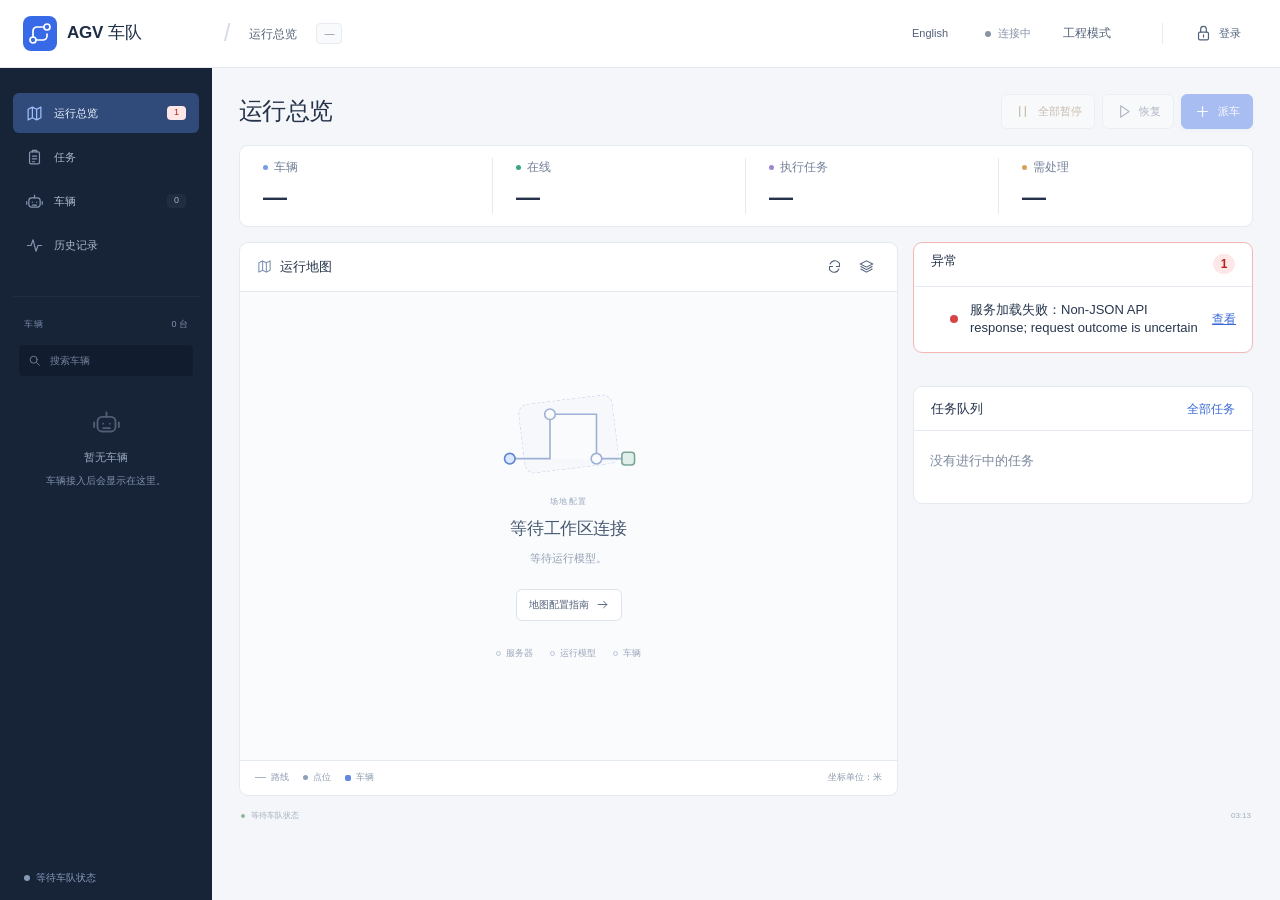
==== commit f0278ad1: "feat(portal): operator home with live map, exceptions and task queue - Home is the live map with an " ====
--- a/index.html
+++ b/index.html
@@ -3,10 +3,10 @@
   <head>
     <meta charset="UTF-8" />
     <meta name="portal-release" content="__PORTAL_RELEASE__" />
-    <script src="portal-update.js"></script><script src="portal-i18n-en.js"></script><script src="portal-i18n.js"></script>
+    <script src="src/shell/operator-view.js"></script><script src="portal-update.js"></script><script src="portal-i18n-en.js"></script><script src="portal-i18n.js"></script>
     <meta name="viewport" content="width=device-width,initial-scale=1" />
     <meta name="theme-color" content="#172337" />
-    <title>Fleetserver · Operations</title>
+    <title>AGV 车队 · 运行总览</title>
     <link rel="icon" href="icon.svg" type="image/svg+xml" />
     <link rel="manifest" href="manifest.webmanifest" />
     <link rel="stylesheet" href="styles.css" />
@@ -80,24 +80,15 @@
       </defs>
     </svg>
     <header class="app-header">
-      <a class="brand" href="./" aria-label="Fleetserver home"
-        ><span class="brand-symbol"
-          ><svg class="icon"><use href="#i-node" /></svg></span
-        ><span
-          >fleet<span class="brand-light">server</span
-          ><small>OPERATIONS WORKSPACE</small></span
-        ></a
-      >
+      <a class="brand" href="./" aria-label="AGV 车队首页"><span class="brand-symbol"><svg class="icon"><use href="#i-node" /></svg></span><span class="brand-name">AGV 车队</span></a>
       <div class="header-context">
-        <span class="context-divider">/</span
-        ><span id="headerView">运行总览</span
-        ><span class="environment-label">连接来源未声明</span>
+        <span class="context-divider">/</span><span id="headerView">运行总览</span><span class="environment-label" title="当前连接的运行环境">—</span>
       </div>
       <div class="header-right">
         <div id="connectionPill" class="connection-pill" role="status">
           <i></i><span>Connecting</span>
         </div>
-        <span class="header-divider"></span
+        <button id="engineeringToggle" class="button button-quiet engineering-toggle" type="button" aria-pressed="false" title="显示地图发布、仿真和诊断工具">工程模式</button><span id="portalUpdateSlot" class="portal-update-slot"></span><span class="header-divider"></span
         ><button id="accessButton" class="button button-quiet">
           <svg class="icon"><use href="#i-lock" /></svg
           ><span id="accessLabel">操作员登录</span>
@@ -106,36 +97,14 @@
     </header>
     <div class="app-layout">
       <aside class="sidebar" aria-label="Fleet navigation">
-        <p class="sidebar-label">WORKSPACE</p>
         <nav class="primary-nav" aria-label="主工作区">
-          <button
-            class="nav-item active"
-            data-view="operations"
-            aria-current="page"
-            title="Overview"
-          >
-            <svg class="icon"><use href="#i-map" /></svg><span>运行总览</span>
-          </button>
-          <button class="nav-item" data-view="missions" title="搬运任务">
-            <svg class="icon"><use href="#i-orders" /></svg
-            ><span>搬运任务</span><b id="orderNavCount">0</b>
-          </button>
-          <button class="nav-item" data-view="maps" title="地图与发布"
-            ><svg class="icon"><use href="#i-node" /></svg
-            ><span>地图与发布</span></button
-          >
-          <button class="nav-item" data-view="fleet" title="车辆与连接">
-            <svg class="icon"><use href="#i-robot" /></svg><span>车辆与连接</span
-            ><b id="vehicleNavCount">0</b>
-          </button>
-          <button class="nav-item" data-view="simulation" title="虚拟实验"
-            ><svg class="icon"><use href="#i-layers" /></svg
-            ><span>虚拟实验</span></button
-          >
-          <button class="nav-item" data-view="events" title="事件与对账">
-            <svg class="icon"><use href="#i-activity" /></svg
-            ><span>事件与对账</span>
-          </button>
+          <button class="nav-item active" data-view="operations" aria-current="page"><svg class="icon"><use href="#i-map" /></svg><span>运行总览</span><b id="alertNavCount" class="nav-alert" hidden>0</b></button>
+          <button class="nav-item" data-view="missions"><svg class="icon"><use href="#i-orders" /></svg><span>任务</span><b id="orderNavCount">0</b></button>
+          <button class="nav-item" data-view="fleet"><svg class="icon"><use href="#i-robot" /></svg><span>车辆</span><b id="vehicleNavCount">0</b></button>
+          <button class="nav-item" data-view="events"><svg class="icon"><use href="#i-activity" /></svg><span>历史记录</span></button>
+          <p class="sidebar-label eng-only">工程模式</p>
+          <button class="nav-item eng-only" data-view="maps"><svg class="icon"><use href="#i-node" /></svg><span>地图与发布</span></button>
+          <button class="nav-item eng-only" data-view="simulation"><svg class="icon"><use href="#i-layers" /></svg><span>仿真工作台</span></button>
         </nav>
         <section id="sidebarFleet" class="sidebar-fleet">
           <div class="sidebar-section-title">
@@ -157,7 +126,7 @@
             aria-label="Vehicle list"
           ></div>
         </section>
-        <section id="sidebarModelTree" class="model-tree">
+        <section id="sidebarModelTree" class="model-tree eng-only">
           <div class="sidebar-section-title">
             <h2>运行模型</h2>
             <span>openTCS</span>
@@ -176,17 +145,14 @@
         <div class="sidebar-footer">
           <span id="sidebarStatus" class="server-status"
             ><i></i>Waiting for server</span
-          ><span class="sidebar-footer-meta"
-            >Fleetserver <span>VDA 5050</span></span
           >
         </div>
       </aside>
       <main id="workspace" class="workspace" data-view="overview">
         <div class="workspace-heading">
           <div>
-            <p class="eyebrow">FLEET OPERATIONS</p>
             <h1 id="viewTitle">Overview</h1>
-            <p id="viewDescription">
+            <p id="viewDescription" class="eng-only">
               Your fleet, routes and transport orders in one workspace.
             </p>
           </div>
@@ -195,24 +161,24 @@
               id="estopButton"
               class="button button-pause"
               disabled
-              title="请求运营暂停；这不是急停"
+              title="已在执行的任务会停在下一个可停位置，不再派发新任务。这不是急停。"
             >
               <svg class="icon"><use href="#i-pause" /></svg
-              ><span>全车运营暂停</span></button
+              ><span>全部暂停</span></button
             ><button
               id="resumeButton"
               class="button"
               disabled
-              title="请求全部车辆恢复运营"
+              title="恢复派发任务"
             >
-              <svg class="icon"><use href="#i-play" /></svg><span>全车恢复</span></button
+              <svg class="icon"><use href="#i-play" /></svg><span>恢复</span></button
             ><button id="newOrderButton" class="button button-primary" disabled>
               <svg class="icon"><use href="#i-plus" /></svg
-              ><span>新导航任务</span>
+              ><span>派车</span>
             </button>
           </div>
         </div>
-        <details class="context-disclosure"><summary>连接与版本依据</summary><section id="portalContext" class="portal-context" aria-label="连接与版本上下文">
+        <details class="context-disclosure eng-only"><summary>连接与版本依据</summary><section id="portalContext" class="portal-context" aria-label="连接与版本上下文">
           <span id="portalOriginState">来源：连接来源未声明 · 当前不提供 REAL / SIM 切换</span>
           <span id="portalModelState">模型：等待读取</span>
           <span id="portalSourceAge">openTCS 快照年龄：未知</span>
@@ -220,10 +186,6 @@
         </section>
         </details>
         <p id="replayContextNote" class="release-notice" hidden>历史只读 · 当前运行在此视图暂停更新，返回后重新核对。</p>
-        <section id="attentionPanel" class="panel attention-panel" aria-labelledby="attentionTitle">
-          <h2 id="attentionTitle">需处理</h2>
-          <ul id="attentionList" aria-live="polite"><li>等待服务状态与请求账本。</li></ul>
-        </section>
         <section id="mapsWorkspace" class="panel portal-workspace" hidden aria-label="地图与发布">
           <div id="sceneLibraryView"><div class="scene-builder-entry"><div><h2>我的场景</h2><p>打开已保存的场地继续规划，或从空场地开始。</p></div><a class="button button-primary" href="scene-builder.html">新建场景</a></div></div>
           <details id="sceneHistoryPanel" class="scene-history-panel"><summary>场景档案 · 修订、版本与运行</summary><div id="sceneHistoryView"></div></details>
@@ -242,30 +204,23 @@
           </div>
           <div id="replayView" class="replay-view" role="region" aria-label="历史运行复盘，只读" hidden></div>
         </section>
-        <section id="rtsWorkspace" class="panel portal-workspace" aria-label="RTS 资源观察"><div id="rtsRunView"><h2>当前作业</h2><p>操作员登录后可查看任务详情。</p></div></section>
+        <section id="rtsWorkspace" class="panel portal-workspace eng-only" aria-label="RTS 资源观察"><div id="rtsRunView"><h2>当前作业</h2><p>操作员登录后可查看任务详情。</p></div></section>
         <section class="fleet-summary" aria-label="Fleet summary">
           <div>
             <span class="metric-label"
-              ><i class="metric-dot blue"></i>报告车辆</span
-            ><strong id="totalCount">0</strong><small>内核报告，非准入证明</small>
+              ><i class="metric-dot blue"></i>车辆</span><strong id="totalCount">0</strong>
           </div>
           <div>
             <span class="metric-label"
-              ><i class="metric-dot green"></i>报告在线</span
-            ><strong id="onlineCount">0</strong
-            ><small>依当前接口反馈</small>
+              ><i class="metric-dot green"></i>在线</span><strong id="onlineCount">0</strong>
           </div>
           <div>
             <span class="metric-label"
-              ><i class="metric-dot violet"></i>执行中</span
-            ><strong id="movingCount">0</strong
-            ><small>订单执行不等于正在移动</small>
+              ><i class="metric-dot violet"></i>执行任务</span><strong id="movingCount">0</strong>
           </div>
           <div>
             <span class="metric-label"
-              ><i class="metric-dot amber"></i>需检查车辆</span
-            ><strong id="alertsCount">0</strong
-            ><small id="attentionCaption">no reported issues</small>
+              ><i class="metric-dot amber"></i>需处理</span><strong id="alertsCount">0</strong><small id="attentionCaption" class="eng-only"></small>
           </div>
         </section>
         <div id="staleBanner" class="notice" role="status" hidden>
@@ -278,7 +233,7 @@
               <div class="panel-title">
                 <svg class="icon"><use href="#i-map" /></svg>
                 <h2>运行地图</h2>
-                <span id="modelName" class="subtle-label">Loading model</span>
+                <span id="modelName" class="subtle-label eng-only">Loading model</span>
               </div>
               <div class="map-toolbar">
                 <button
@@ -334,12 +289,12 @@
                 </details>
               </div>
             </div>
-            <div id="overviewModes" class="overview-modes" role="group" aria-label="运行地图显示模式">
+            <div id="overviewModes" class="overview-modes eng-only" role="group" aria-label="运行地图显示模式">
               <button type="button" data-overview-mode="map" aria-pressed="true">二维车辆动态</button>
               <button type="button" data-overview-mode="side" aria-pressed="false">地图旁直播</button>
               <button type="button" data-overview-mode="overlay" aria-pressed="false">地图配准叠图</button>
             </div>
-            <div id="overviewObservation" class="overview-observation" hidden>
+            <div id="overviewObservation" class="overview-observation eng-only" hidden>
               <div class="overview-observation-controls">
                 <p id="overviewVideoStatus" role="status"></p>
                 <button type="button" class="button" id="overviewViewerAccess" hidden>操作员登录</button>
@@ -391,6 +346,7 @@
                 <g id="mapStations"></g>
                 <g id="mapPoints"></g>
                 <g id="rtsOverlay"></g>
+                <g id="trafficOverlay"></g>
                 <g id="rtsIntents"></g>
                 <g id="robotMarkers"></g>
               </svg>
@@ -443,6 +399,7 @@
                 </button>
               </div>
               <div id="mapFocusHint" class="map-focus-hint" hidden></div>
+              <div id="trafficAlerts" class="traffic-alerts" role="status" hidden></div>
             </div>
             <section id="overviewSidePanel" class="overview-side-panel" aria-label="Gazebo 俯视直播" hidden>
               <h3>Gazebo 俯视直播</h3>
@@ -457,9 +414,21 @@
               </div>
               <span id="mapCoordinates">Coordinates in metres</span>
             </div>
-            <p class="map-data-boundary">路网表示可选通道；计划、分配、执行与等待分别按真实来源显示。未取得的图层不补画，历史记录不代表当前状态。</p>
-            <p id="livePoseCaption" class="map-data-boundary" hidden></p>
+            <p class="map-data-boundary eng-only">路网表示可选通道；计划、分配、执行与等待分别按真实来源显示。未取得的图层不补画，历史记录不代表当前状态。</p>
+            <p id="livePoseCaption" class="map-data-boundary eng-only" hidden></p>
           </section>
+          <aside class="home-side" aria-label="异常与任务">
+            <section id="attentionPanel" class="panel attention-panel" aria-labelledby="attentionTitle">
+              <div class="panel-heading"><h2 id="attentionTitle">异常</h2><span id="attentionCount" class="count-chip">0</span></div>
+              <ul id="attentionList" class="attention-list" aria-live="polite"><li class="attention-empty">正在读取车队状态…</li></ul>
+            </section>
+            <section id="taskQueuePanel" class="panel task-queue-panel" aria-labelledby="taskQueueTitle">
+              <div class="panel-heading"><h2 id="taskQueueTitle">任务队列</h2><a href="#/missions" class="panel-link">全部任务</a></div>
+              <ol id="taskQueue" class="task-queue" aria-live="polite"></ol>
+              <h3 class="task-queue-subtitle" id="taskRecentTitle" hidden>最近完成</h3>
+              <ol id="taskRecent" class="task-queue task-recent"></ol>
+            </section>
+          </aside>
           <section
             class="vehicles-panel panel"
             aria-label="Vehicle overview"
@@ -467,17 +436,14 @@
           >
             <div class="panel-heading">
               <h2>车辆</h2>
-              <span class="subtle-label">当前报告状态，非完整准入</span>
+              
             </div>
             <div class="table-scroll">
               <table>
                 <thead>
                   <tr>
                     <th>车辆</th>
-                    <th>状态</th>
-                    <th>位置</th>
-                    <th>电量</th>
-                    <th>当前订单</th>
+                    <th>当前状态</th><th>位置</th><th>电量</th><th>当前任务</th>
                   </tr>
                 </thead>
                 <tbody id="vehicleTable"></tbody>
@@ -491,7 +457,7 @@
                 fleet.
               </p>
             </div>
-            <div id="fleetReleaseSummary" class="release-summary"></div>
+            <div id="fleetReleaseSummary" class="release-summary eng-only"></div>
           </section>
           <aside class="inspector panel" aria-label="Object inspector">
             <div class="panel-heading">
@@ -504,9 +470,7 @@
               aria-label="Inspector tabs"
             >
               <button id="detailsTab" role="tab" aria-selected="true">
-                对象详情</button
-              ><button id="dispatchTab" role="tab" aria-selected="false">
-                导航下单
+                详情</button><button id="dispatchTab" role="tab" aria-selected="false">派车
               </button>
             </div>
             <div id="detailsContent">
@@ -540,12 +504,12 @@
                   class="button button-withdraw"
                   disabled
                 >
-                  请求撤销当前订单
+                  取消当前任务
                 </button>
               </div>
             </div>
             <div id="dispatchContent" class="dispatch-content" hidden>
-              <p class="section-caption">创建导航到站任务</p>
+              <p class="section-caption">派车到工位</p>
               <form id="navigateForm">
                 <label
                   >车辆<select
@@ -575,12 +539,9 @@
                   type="submit"
                   disabled
                 >
-                  提交导航请求<svg class="icon"><use href="#i-arrow" /></svg>
+                  派车<svg class="icon"><use href="#i-arrow" /></svg>
                 </button>
               </form>
-              <p class="fine-print">
-                请求受理不代表到站或搬运完成。起点取车辆报告位置；不含取货、顶升或交接。
-              </p>
             </div>
             <div class="inspector-footer">
               <svg class="icon"><use href="#i-lock" /></svg
@@ -591,9 +552,9 @@
           <section id="receiptWorkspace" class="panel receipt-workspace" hidden aria-label="服务端任务与事件记录">
             <div id="serverTasksHistory"></div>
             <div id="serverEventsHistory" hidden></div>
-            <details class="local-receipt-tools"><summary>本浏览器未决请求与原始回执</summary><p class="fine-print">保留本页曾提交的原始请求与待核对结果。全站查询见上方记录；这里不会重发命令。</p><div id="receiptView"></div></details>
+            <details class="local-receipt-tools eng-only"><summary>本浏览器未决请求与原始回执</summary><p class="fine-print">保留本页曾提交的原始请求与待核对结果。全站查询见上方记录；这里不会重发命令。</p><div id="receiptView"></div></details>
           </section>
-          <details class="kernel-records-disclosure"><summary>当前内核订单与页面连接日志</summary>
+          <details class="kernel-records-disclosure eng-only"><summary>当前内核订单与页面连接日志</summary>
           <section class="lower-panel panel" aria-label="Orders and activity">
             <div class="lower-tabs" role="tablist" aria-label="Operations data">
               <button id="ordersTab" role="tab" aria-selected="true">
@@ -655,10 +616,7 @@
             ><i class="live-dot"></i
             ><span id="footerState">Connecting to live data</span></span
           ><span
-            >openTCS<span class="footer-separator">/</span>VDA 5050<span
-              class="footer-separator"
-              >/</span
-            ><span id="sessionClock"></span
+            ><span class="eng-only">openTCS / VDA 5050 / </span><span id="sessionClock"></span
           ></span>
         </footer>
       </main>
@@ -783,6 +741,8 @@
     <script src="src/pages/maps/scene-history-ui.js"></script>
     <script src="live-vehicle-poses.js"></script>
     <script src="src/pages/operations/rts-map.js"></script>
+    <script src="src/pages/operations/traffic-overlay.js"></script>
+    <script src="src/shell/home-panels.js"></script>
     <script src="app.js"></script>
   </body>
 </html>
--- a/styles.css
+++ b/styles.css
@@ -2535,3 +2535,97 @@
 .rts-intent circle{fill:#f08a2414;stroke:#f08a24;animation:rts-pulse 1.4s ease-in-out infinite}
 @keyframes rts-pulse{50%{opacity:.35}}
 @media(prefers-reduced-motion:reduce){.rts-intent circle{animation:none}}
+.traffic-route path{fill:none;stroke-linecap:round;stroke-linejoin:round}
+.traffic-held{fill:none;stroke-linecap:round}
+rect.traffic-held{stroke:none}
+.traffic-note rect{fill:#fff7e6;stroke:#e8a33d;stroke-width:1;vector-effect:non-scaling-stroke}
+.traffic-note text{fill:#7a4b00}
+.traffic-note.alert rect{fill:#fdecec;stroke:#d64545}
+.traffic-note.alert text{fill:#a11d1d}
+.traffic-wait-link{fill:none;stroke:#e8a33d}
+.traffic-alerts{position:absolute;left:50%;bottom:12px;transform:translateX(-50%);max-width:calc(100% - 420px);padding:7px 12px;border-radius:7px;background:#fff7e6;border:1px solid #e8a33d;color:#7a4b00;font-size:12px;white-space:nowrap;overflow:hidden;text-overflow:ellipsis;z-index:2}
+.traffic-alerts[data-level="alert"]{background:#fdecec;border-color:#d64545;color:#a11d1d}
+@media(max-width:700px){.traffic-alerts{max-width:calc(100% - 24px);bottom:64px}}
+
+/* ---- Operator shell -------------------------------------------------------
+ * Operators see status, exceptions and tasks. Map publishing, simulation and
+ * diagnostics (.eng-only) appear only in engineering mode (header switch). */
+html:not(.engineering-mode) .eng-only{display:none!important}
+.brand-name{font-size:17px;font-weight:650;letter-spacing:-.2px;white-space:nowrap}
+.engineering-toggle{font-size:12px}
+.engineering-toggle[aria-pressed="true"]{background:#fff4e0;border-color:#e7b765;color:#8a5a00}
+html.engineering-mode .app-header{box-shadow:inset 0 -2px 0 #e7b765}
+.sidebar-label.eng-only{margin:18px 0 6px;padding:0 12px}
+.nav-item .nav-alert{background:#e8eefb;color:#2c4d8f}
+.nav-item .nav-alert[data-level="alert"]{background:#fde7e7;color:#b42318}
+.nav-item .nav-alert[data-level="warn"]{background:#fff1d6;color:#8a5a00}
+.panel-heading h2{font-size:13px}
+.metric-label{font-size:12px}
+.workspace-heading{margin-bottom:16px}
+.workspace[data-route="operations"] .fleet-summary{padding:12px 0}
+.fleet-summary strong{font-size:24px}
+/* Home: map left, exceptions + task queue right. */
+.home-side{display:none}
+.workspace[data-view="overview"] .operations-grid{grid-template-columns:minmax(0,1fr) 340px!important;align-items:start}
+.workspace[data-view="overview"] .home-side{display:flex;flex-direction:column;gap:15px;min-width:0}
+.workspace[data-view="overview"] .map-panel{grid-column:1;grid-row:1}
+.workspace[data-view="overview"] .home-side{grid-column:2;grid-row:1}
+@media(max-width:1100px){.workspace[data-view="overview"] .operations-grid{grid-template-columns:minmax(0,1fr)!important}.workspace[data-view="overview"] .home-side{grid-column:1;grid-row:2}}
+.home-side .panel-heading{height:44px}
+.count-chip{min-width:22px;height:20px;padding:0 7px;border-radius:10px;display:inline-grid;place-items:center;font-size:12px;font-weight:600;background:#e9f6ef;color:#17784f}
+.count-chip[data-level="warn"]{background:#fff1d6;color:#8a5a00}
+.count-chip[data-level="alert"]{background:#fde7e7;color:#b42318}
+.attention-panel{padding:0}
+.attention-panel[data-level="alert"]{border-color:#f2b8b5}
+.attention-list,.task-queue{list-style:none;margin:0;padding:6px 0;max-height:300px;overflow:auto}
+.attention-list li{display:grid;grid-template-columns:10px minmax(0,1fr) auto;gap:10px;align-items:center;padding:8px 16px;font-size:13px;line-height:1.45;color:#26364d}
+.attention-list li i{width:8px;height:8px;border-radius:50%;background:#d5a156}
+.attention-list li.is-alert i{background:#d64545}
+.attention-list li a{font-size:12px;color:#3969d8}
+.attention-list .attention-empty,.task-queue .task-empty{display:block;padding:14px 16px;color:#5f8f73;font-size:13px}
+.task-queue .task-empty{color:#7b889c}
+.panel-link{font-size:12px;color:#3969d8;text-decoration:none}
+.task-row{display:grid;grid-template-columns:64px minmax(0,1fr) auto;gap:10px;align-items:center;padding:8px 16px;border-top:1px solid #eef2f7;font-size:13px}
+.task-row:first-child{border-top:0}
+.task-vehicle{font-weight:600;color:#26364d;font-size:12px}
+.task-main{display:flex;flex-direction:column;min-width:0}
+.task-main strong{font-weight:600;color:#1d2a3d;overflow:hidden;text-overflow:ellipsis;white-space:nowrap}
+.task-main small{font-size:12px;color:#66768c}
+.task-row.tone-moving small{color:#2f6fe4}
+.task-row.tone-waiting small{color:#a5670b}
+.task-row.tone-alert small{color:#b42318}
+.task-row.tone-done small{color:#2c8a5b}
+.task-row time{font-size:12px;color:#8693a6;font-variant-numeric:tabular-nums}
+.task-row .task-raw{grid-column:1/-1;font-size:11px;color:#7b889c}
+.task-row .task-raw code{overflow-wrap:anywhere}
+.task-queue-subtitle{font-size:12px;font-weight:600;color:#6a7a90;margin:4px 16px 0;padding-top:8px;border-top:1px solid #e3e9f1}
+.task-recent .task-row{opacity:.85}
+.status-badge.waiting{background:#fff1d6;color:#8a5a00}
+.status-badge.done{background:#e9f6ef;color:#17784f}
+.status-badge.queued{background:#eef2f8;color:#43556f}
+.status-badge.muted{background:#f1f3f6;color:#6b778a}
+/* Version and update control lives in the header instead of floating over content. */
+.portal-update-slot{display:inline-flex;position:relative}
+.portal-update-slot .portal-update-panel{position:static;width:auto;padding:0;border:0;box-shadow:none;background:none;font-size:12px}
+.portal-update-slot .portal-update-panel summary{font-weight:500;color:#5b6b82;list-style:none;padding:6px 8px;border-radius:6px}
+.portal-update-slot .portal-update-panel summary::-webkit-details-marker{display:none}
+.portal-update-slot .portal-update-panel[data-available="true"] summary{background:#e8f0ff;color:#2556c4;font-weight:600}
+/* First load: a small, styled splash instead of a bare browser dialog. */
+dialog.portal-first-load{border:0;border-radius:14px;padding:28px 30px;width:min(420px,90vw);box-shadow:0 20px 60px #0f1d3340;font-family:inherit;color:#1d2a3d}
+dialog.portal-first-load::backdrop{background:#16243acc}
+dialog.portal-first-load h2{font-size:18px;margin:0 0 8px}
+dialog.portal-first-load p{font-size:13px;color:#5b6b82;line-height:1.6;margin:0 0 18px}
+dialog.portal-first-load .button{margin-right:8px}
+.portal-update-slot .portal-update-panel>.portal-update-body{display:none}
+.portal-update-slot .portal-update-panel[open]>.portal-update-body{display:block;position:absolute;right:0;top:calc(100% + 6px);z-index:950;width:min(380px,90vw);background:#fff;border:1px solid #c9d6e5;border-radius:10px;box-shadow:0 8px 24px #1c304030;padding:10px 14px}
+.portal-update-body>div{display:flex;gap:8px;flex-wrap:wrap;margin:6px 0}
+.portal-update-body small{color:#7b889c}
+.workspace[data-route="operations"]>.fleet-summary{order:2;margin:0 0 15px}
+.workspace[data-route="operations"]>.operations-grid{order:3;margin-top:0}
+html:not(.engineering-mode) #backgroundCaption{display:none!important}
+.workspace[data-route="missions"] .home-side{display:block;grid-column:1/-1;margin-bottom:15px}
+.workspace[data-route="missions"] #attentionPanel{display:none}
+.workspace[data-route="missions"] .task-queue{max-height:none}
+.history-outcome.done{color:#17784f}.history-outcome.alert{color:#b42318}
+table th{font-size:11px}table td{font-size:13px}
+.robot-row small{font-size:11px}
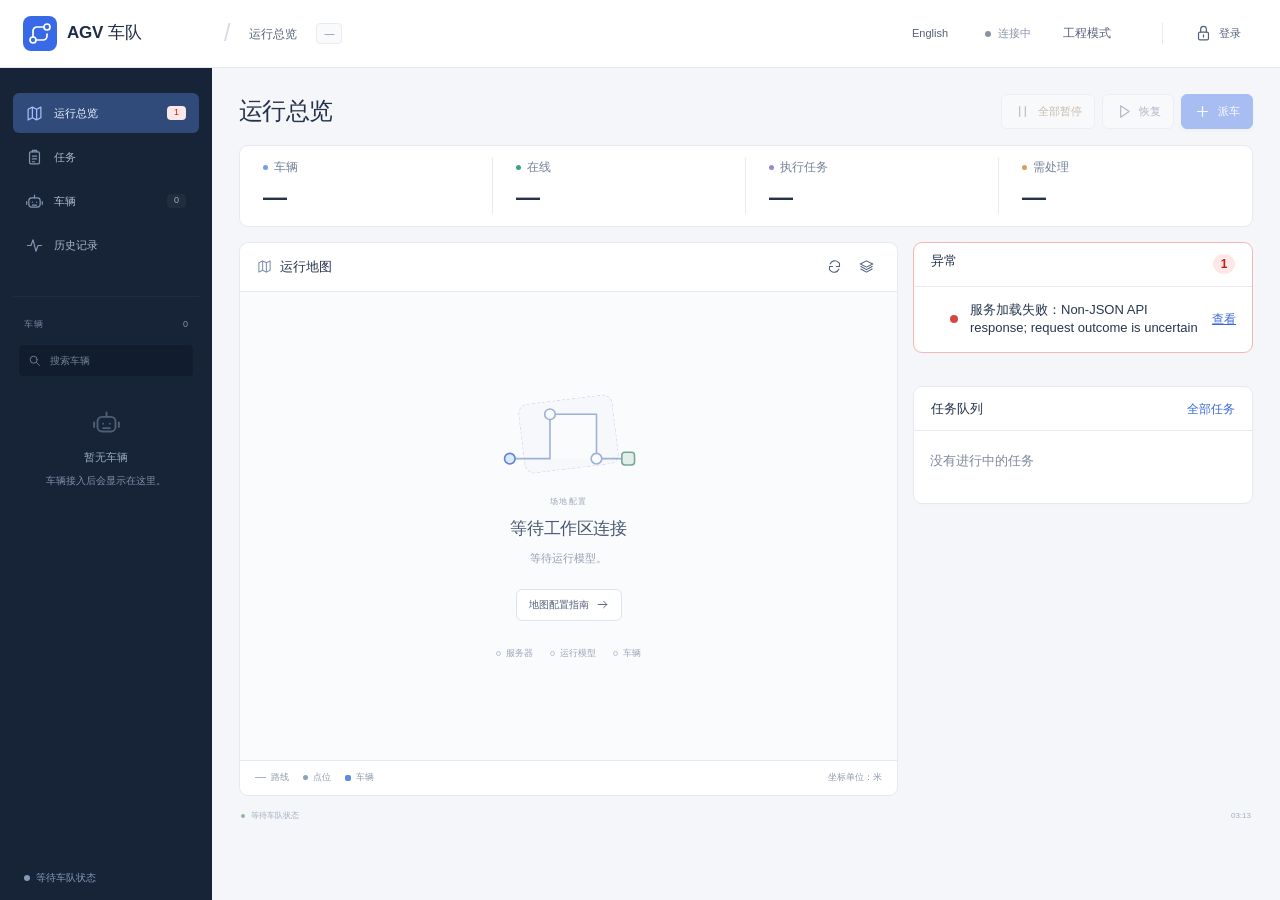
==== commit 86cbedf3: "fix(portal): one header across portal, map editor and scene builder - Map editor and scene builder u" ====
--- a/index.html
+++ b/index.html
@@ -196,7 +196,7 @@
           <div id="simulationLiveBoard">
             <div id="simulationDemoGrid" class="simulation-demo-grid">
             <section id="simulationViewerPanel" class="simulation-viewer-panel" hidden><div class="panel-heading"><h2>Gazebo 仿真直播</h2><span class="viewer-readonly">只读</span></div><p>执行或处理车辆任务请打开“单次任务与车辆处理”。</p><div id="simulationViewerHost" hidden></div></section>
-            <details id="singleTaskPanel" class="single-task-panel" open><summary>单次任务与车辆处理</summary><button type="button" id="backToScenarioBoard">查看多车作业方案</button><div id="simulationRunView" tabindex="-1"><h2>单次任务 · 车辆操作</h2><p>等待连接身份确认。</p></div></details>
+            <details id="singleTaskPanel" class="single-task-panel" open><summary>单次任务与车辆处理</summary><button type="button" class="button" id="backToScenarioBoard">查看多车作业方案</button><div id="simulationRunView" tabindex="-1"><h2>单次任务 · 车辆操作</h2><p>等待连接身份确认。</p></div></details>
             <details id="simFaultPanel" class="sim-fault-panel"><summary>故障注入 · 急停、安全区域、电量</summary><div id="simFaultView"></div></details>
             </div>
             <details id="scenarioAdvancedPanel" class="scenario-advanced"><summary>多车作业方案与历史记录</summary><div id="scenarioView" tabindex="-1"><h2>作业方案</h2><p>等待连接身份确认。</p></div></details>
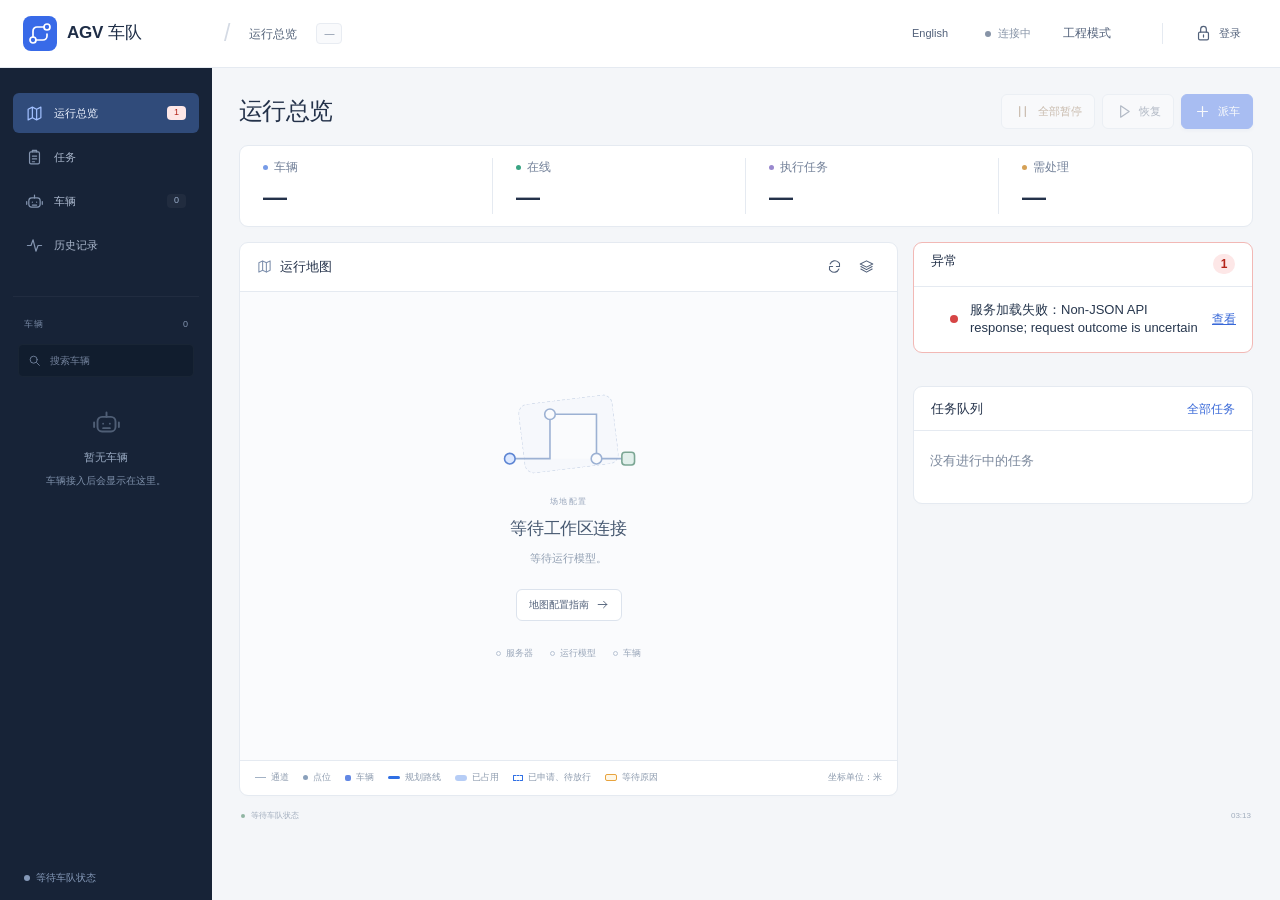
==== commit 02ec58db: "feat(portal): explain why a vehicle waits on the home map The map now names the next requested step " ====
--- a/index.html
+++ b/index.html
@@ -3,7 +3,7 @@
   <head>
     <meta charset="UTF-8" />
     <meta name="portal-release" content="__PORTAL_RELEASE__" />
-    <script src="src/shell/operator-view.js"></script><script src="portal-update.js"></script><script src="portal-i18n-en.js"></script><script src="portal-i18n.js"></script>
+    <script src="portal-update.js"></script><script src="portal-i18n-en.js"></script><script src="portal-i18n.js"></script><script src="src/shell/operator-view.js"></script>
     <meta name="viewport" content="width=device-width,initial-scale=1" />
     <meta name="theme-color" content="#172337" />
     <title>AGV 车队 · 运行总览</title>
@@ -408,9 +408,13 @@
             </div>
             <div class="map-footer">
               <div class="map-legend">
-                <span><i class="legend-path"></i>Path</span
-                ><span><i class="legend-point"></i>Point</span
-                ><span><i class="legend-robot"></i>Vehicle</span>
+                <span><i class="legend-path"></i>通道</span
+                ><span><i class="legend-point"></i>点位</span
+                ><span><i class="legend-robot"></i>车辆</span
+                ><span class="traffic-key"><i class="legend-route"></i>规划路线</span
+                ><span class="traffic-key"><i class="legend-held"></i>已占用</span
+                ><span class="traffic-key"><i class="legend-claimed"></i>已申请、待放行</span
+                ><span class="traffic-key"><i class="legend-wait"></i>等待原因</span>
               </div>
               <span id="mapCoordinates">Coordinates in metres</span>
             </div>
@@ -499,6 +503,7 @@
                   </div>
                 </div>
                 <dl id="objectProperties" class="property-list"></dl>
+                <button id="confirmStation" class="button button-primary" type="button" hidden>确认</button>
                 <button
                   id="cancelOrder"
                   class="button button-withdraw"
@@ -511,25 +516,21 @@
             <div id="dispatchContent" class="dispatch-content" hidden>
               <p class="section-caption">派车到工位</p>
               <form id="navigateForm">
-                <label
-                  >车辆<select
-                    id="dispatchRobot"
-                    aria-label="Dispatch vehicle"
-                  ></select
-                ></label>
+                <label id="taskKindRow" hidden>任务<select id="taskKind" aria-label="任务类型">
+                  <option value="move">送到工位</option>
+                  <option value="pickdrop">取货再送货</option>
+                  <option value="wait">到工位等待确认</option>
+                  <option value="charge">去充电</option>
+                </select></label>
+                <label>车辆<select id="dispatchRobot" aria-label="派车车辆"></select></label>
                 <div class="origin-row">
                   <span class="origin-dot"></span>
                   <div>
-                    <small>FROM</small
-                    ><strong id="fromPoint">Reported vehicle position</strong>
+                    <small>出发</small><strong id="fromPoint">Reported vehicle position</strong>
                   </div>
                 </div>
-                <label
-                  >目的站<select
-                    id="toPoint"
-                    aria-label="Destination"
-                  ></select
-                ></label>
+                <label id="pickupRow" hidden>取货工位<select id="pickupPoint" aria-label="取货工位"></select></label>
+                <label><span id="toPointLabel">目的工位</span><select id="toPoint" aria-label="目的工位"></select></label>
                 <div id="dispatchHint" class="dispatch-hint">
                   Select an available vehicle to create an order.
                 </div>
--- a/styles.css
+++ b/styles.css
@@ -2543,6 +2543,11 @@
 .traffic-note.alert rect{fill:#fdecec;stroke:#d64545}
 .traffic-note.alert text{fill:#a11d1d}
 .traffic-wait-link{fill:none;stroke:#e8a33d}
+.traffic-claimed{fill:none;stroke-linecap:round}
+.map-legend .legend-route{width:12px;height:3px;border-radius:2px;background:#2f6fe4}
+.map-legend .legend-held{width:12px;height:6px;border-radius:3px;background:rgba(47,111,228,.35)}
+.map-legend .legend-claimed{width:10px;height:6px;border-radius:1px;background:none;border:1px dashed #2f6fe4}
+.map-legend .legend-wait{width:12px;height:7px;border-radius:2px;background:#fff7e6;border:1px solid #e8a33d}
 .traffic-alerts{position:absolute;left:50%;bottom:12px;transform:translateX(-50%);max-width:calc(100% - 420px);padding:7px 12px;border-radius:7px;background:#fff7e6;border:1px solid #e8a33d;color:#7a4b00;font-size:12px;white-space:nowrap;overflow:hidden;text-overflow:ellipsis;z-index:2}
 .traffic-alerts[data-level="alert"]{background:#fdecec;border-color:#d64545;color:#a11d1d}
 @media(max-width:700px){.traffic-alerts{max-width:calc(100% - 24px);bottom:64px}}
@@ -2629,3 +2634,12 @@
 .history-outcome.done{color:#17784f}.history-outcome.alert{color:#b42318}
 table th{font-size:11px}table td{font-size:13px}
 .robot-row small{font-size:11px}
+.workspace[data-route="missions"] #taskQueuePanel .panel-link{display:none}
+.button-small{min-height:28px;padding:3px 10px;font-size:12px;white-space:nowrap}
+.attention-list li>span{display:flex;flex-direction:column;gap:2px;min-width:0}
+.attention-list li>span small{font-size:12px;color:#66768c;line-height:1.45}
+.attention-list li.is-acknowledged{opacity:.6}
+.attention-list li.is-acknowledged i{background:#9aa5b6}
+.task-row .button-small{justify-self:end}
+.battery-source{margin-left:6px;font-size:10px;color:#7b889c;border:1px solid #d5deeb;border-radius:4px;padding:0 4px}
+#confirmStation{width:100%;margin-bottom:8px}
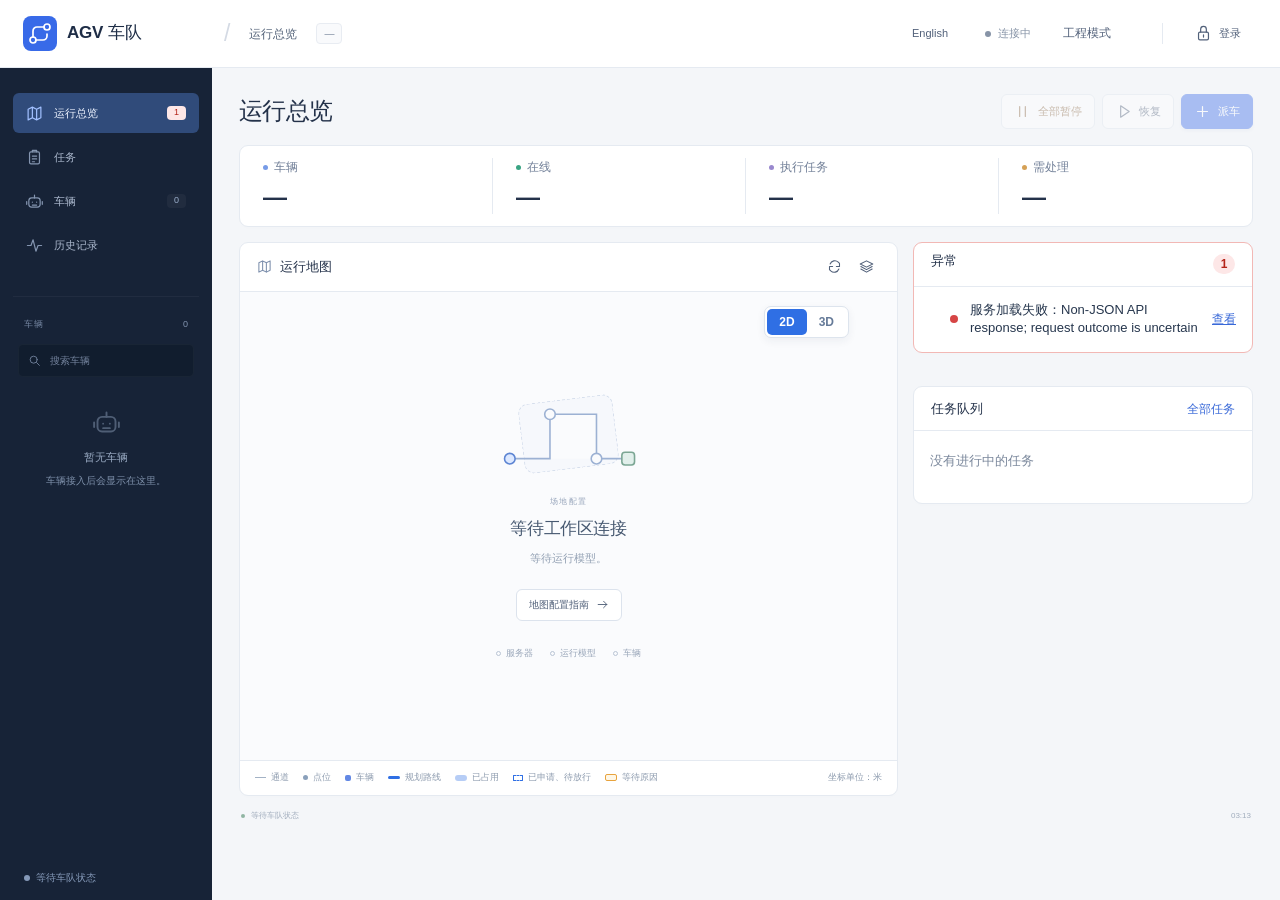
==== commit 8e9a25ec: "feat(portal): 2D/3D switch on the operations map 3D view (three.js r158, vendored, loaded on first u" ====
--- a/index.html
+++ b/index.html
@@ -379,6 +379,17 @@
                   ><span id="setupVehicles"><i></i>车辆</span>
                 </div>
               </div>
+              <div id="map3d" class="map-3d" hidden>
+                <div class="map-3d-tools" role="group" aria-label="3D 视角">
+                  <button id="map3dOblique" class="button">斜视</button
+                  ><button id="map3dTop" class="button">俯视</button>
+                </div>
+                <p id="map3dHint" class="map-3d-hint">3D 只用于查看：拖动旋转 · 右键或 Shift+拖动平移 · 滚轮缩放 · 派车请切回 2D</p>
+              </div>
+              <div class="map-view-toggle" role="group" aria-label="地图视角">
+                <button id="mapView2d" aria-pressed="true">2D</button
+                ><button id="mapView3d" aria-pressed="false">3D</button>
+              </div>
               <div class="map-compass" aria-label="Positive Y points upwards">
                 <svg viewBox="0 0 30 38" aria-hidden="true">
                   <path d="m15 9 6 20-6-4-6 4Z" /></svg
@@ -743,6 +754,7 @@
     <script src="live-vehicle-poses.js"></script>
     <script src="src/pages/operations/rts-map.js"></script>
     <script src="src/pages/operations/traffic-overlay.js"></script>
+    <script src="src/pages/operations/map-3d.js"></script>
     <script src="src/shell/home-panels.js"></script>
     <script src="app.js"></script>
   </body>
--- a/styles.css
+++ b/styles.css
@@ -2544,6 +2544,18 @@
 .traffic-note.alert text{fill:#a11d1d}
 .traffic-wait-link{fill:none;stroke:#e8a33d}
 .traffic-claimed{fill:none;stroke-linecap:round}
+.map-3d{position:absolute;inset:0;z-index:1;background:#f4f6f9}
+.map-3d-canvas{display:block;touch-action:none;cursor:grab}
+.map-3d-canvas:active{cursor:grabbing}
+.map-3d-tools{position:absolute;right:14px;top:52px;display:flex;gap:4px;z-index:2}
+.map-3d-tools .button{padding:4px 10px;font-size:12px}
+.map-3d-hint{position:absolute;left:12px;bottom:8px;margin:0;font-size:11px;color:#6b7a90;background:rgba(255,255,255,.85);padding:3px 8px;border-radius:5px;pointer-events:none;z-index:2}
+.map-3d-message{position:absolute;inset:0;display:grid;place-items:center;color:#6b7a90;font-size:13px}
+.map-view-toggle{position:absolute;right:48px;top:14px;z-index:3;display:flex;background:#fff;border:1px solid #dde4ed;border-radius:7px;padding:2px;box-shadow:0 3px 9px #23355510}
+.map-view-toggle button{border:0;background:none;padding:4px 12px;font-size:12px;font-weight:600;color:#657a98;border-radius:5px;cursor:pointer}
+.map-view-toggle button[aria-pressed="true"]{background:#2f6fe4;color:#fff}
+.warehouse-map.view-3d .map-controls,.warehouse-map.view-3d .traffic-alerts{z-index:3}
+.warehouse-map.view-3d .map-compass,.warehouse-map.view-3d .rts-minimap,.warehouse-map.view-3d .rts-selection-bar,.warehouse-map.view-3d .map-focus-hint{display:none}
 .map-legend .legend-route{width:12px;height:3px;border-radius:2px;background:#2f6fe4}
 .map-legend .legend-held{width:12px;height:6px;border-radius:3px;background:rgba(47,111,228,.35)}
 .map-legend .legend-claimed{width:10px;height:6px;border-radius:1px;background:none;border:1px dashed #2f6fe4}
